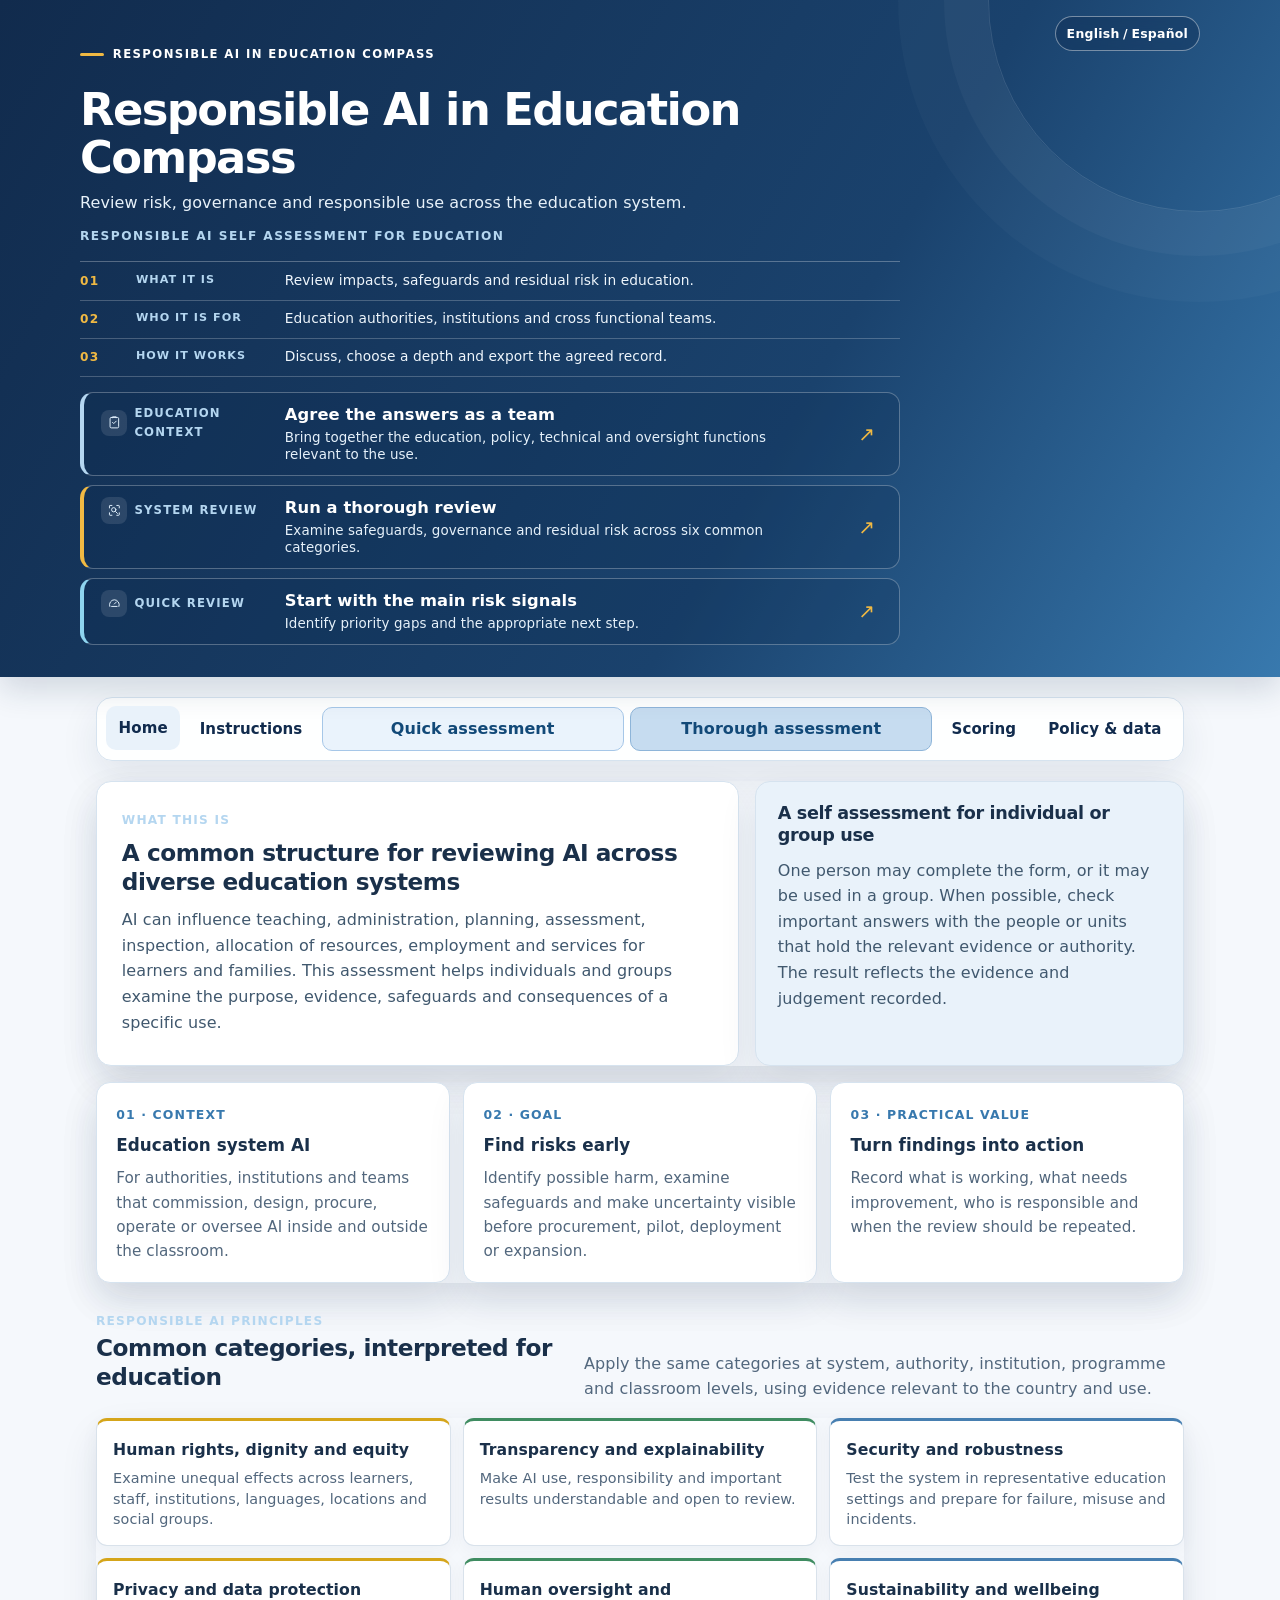
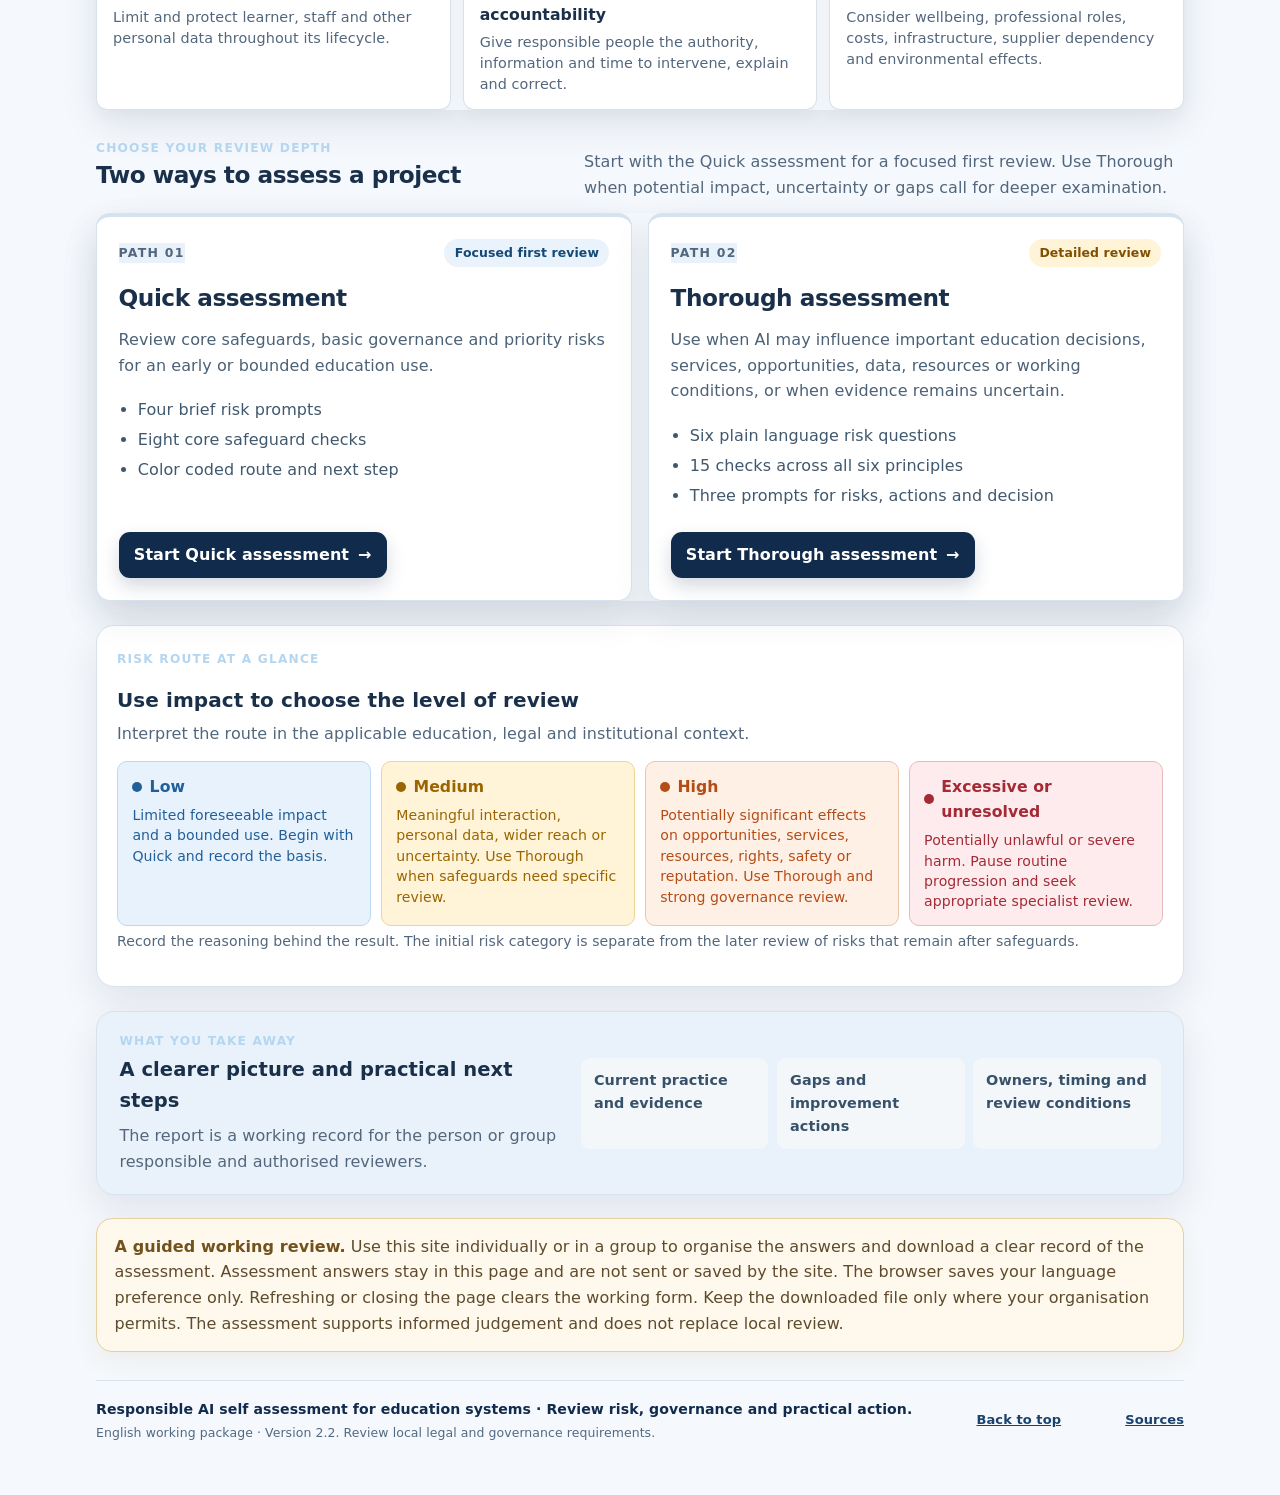
==== index.html @ ce023683 "Restore consistent menu order and distinguish Quick and Thorough assessment colors across all pages" ====
<!doctype html>
<html lang="en">
<head>
<link rel="stylesheet" href="theme.css?v=assessment-menu-2.2.1">
<meta charset="utf-8"><meta name="viewport" content="width=device-width,initial-scale=1">
<meta name="description" content="A self assessment for responsible AI use across education systems, authorities, institutions and services.">
<title>Responsible AI in Education Compass | Self assessment</title>
<style>
:root{--ink:#142d46;--muted:#52677d;--line:#d9e2eb;--paper:#fff;--canvas:#f2f5f8;--navy:#0c2947;--blue:#1a5fa8;--blue-dark:#124978;--blue-pale:#eaf3fb;--green:#205f9a;--green-pale:#e8f2fc;--amber:#9a6500;--amber-pale:#fff3d8;--orange:#b44c16;--orange-pale:#fff0e6;--red:#a42a35;--red-pale:#fdebed;--shadow:0 10px 30px rgba(12,41,71,.07)}*{box-sizing:border-box}html{scroll-behavior:smooth}body{margin:0;background:var(--canvas);color:var(--ink);font:16px/1.6 Inter,ui-sans-serif,system-ui,-apple-system,"Segoe UI",sans-serif}.skip{position:absolute;left:-10000px;top:auto}.skip:focus{left:1rem;top:1rem;z-index:10;background:white;padding:.65rem;border-radius:6px}.hero{background:linear-gradient(118deg,#0b2744 0%,#113e67 70%,#1d5680 100%);color:#fff;padding:3.4rem max(1.25rem,calc((100% - 1120px)/2)) 3.1rem;position:relative;overflow:hidden}.hero:after{content:"";position:absolute;width:420px;height:420px;border-radius:50%;right:-130px;top:-210px;border:1px solid #ffffff20;box-shadow:0 0 0 44px #ffffff08,0 0 0 90px #ffffff06}.eyebrow{display:flex;align-items:center;gap:.65rem;text-transform:uppercase;letter-spacing:.12em;font-size:.76rem;font-weight:750;color:#bcd9ef}.eyebrow-mark{display:inline-block;width:28px;height:3px;background:#f0b943;border-radius:4px}.hero h1{font-size:clamp(2rem,4.4vw,3.35rem);line-height:1.08;letter-spacing:-.035em;max-width:790px;margin:1rem 0 .8rem}.hero p{max-width:760px;font-size:1.12rem;color:#e2edf6;margin:.4rem 0 1.45rem}.hero-tags{display:flex;flex-wrap:wrap;gap:.55rem}.hero-tags span{border:1px solid #ffffff45;border-radius:999px;padding:.35rem .75rem;font-size:.88rem;color:#f4f8fc;background:#ffffff0b}.hero-actions{display:flex;flex-wrap:wrap;gap:.65rem;margin-top:1.3rem}.hero-primary,.hero-secondary{display:inline-flex;align-items:center;gap:.55rem;border-radius:8px;padding:.7rem .95rem;text-decoration:none;font-weight:720}.hero-primary{background:#fff;color:#103b63}.hero-secondary{border:1px solid #ffffff62;color:#fff;background:#ffffff0a}.hero-primary:hover,.hero-secondary:hover{filter:brightness(1.08)}.wrap{max-width:1120px;margin:1.25rem auto;padding:0 1rem}nav{display:flex;flex-wrap:wrap;gap:.25rem;background:var(--paper);border:1px solid var(--line);border-radius:12px;padding:.55rem;box-shadow:var(--shadow);margin-bottom:1.25rem}nav a{color:#274a68;text-decoration:none;padding:.55rem .85rem;border-radius:8px;font-size:.94rem;font-weight:620}nav a[aria-current=page],nav a:hover,nav a:focus{background:var(--blue-pale);color:var(--blue-dark)}nav a:focus-visible,a:focus-visible,button:focus-visible{outline:3px solid #f0b943;outline-offset:2px}.intro{display:grid;grid-template-columns:1.5fr 1fr;gap:1rem;align-items:stretch;margin:1rem 0}.intro-copy,.self-card,.info-card,.assessment-card,.risk-panel,.benefits{background:var(--paper);border:1px solid var(--line);border-radius:15px;box-shadow:var(--shadow)}.intro-copy{padding:1.4rem 1.55rem}.kicker{font-size:.76rem;letter-spacing:.1em;text-transform:uppercase;color:var(--blue);font-weight:760;margin:0 0 .45rem}.intro h2,.section-title{font-size:1.45rem;line-height:1.25;letter-spacing:-.02em;margin:.1rem 0 .7rem}.intro-copy p{margin:.45rem 0;color:#40586e}.self-card{padding:1.35rem;background:#edf4fa}.self-card h2{font-size:1.1rem;margin:0 0 .65rem}.self-card p{margin:0 0 .7rem;color:#40586e}.self-card ul{padding-left:1.2rem;margin:.4rem 0}.self-card li{margin:.25rem 0}.info-grid{display:grid;grid-template-columns:repeat(3,1fr);gap:.85rem;margin:1rem 0 1.6rem}.info-card{padding:1.15rem 1.2rem}.info-card .number{color:var(--blue);font-size:.78rem;font-weight:750;letter-spacing:.09em}.info-card h3{margin:.35rem 0 .45rem;font-size:1.05rem}.info-card p{margin:0;color:var(--muted);font-size:.95rem}.section-head{display:flex;align-items:flex-end;justify-content:space-between;gap:1rem;margin:1.8rem 0 .8rem}.section-head p{max-width:600px;color:var(--muted);margin:0}.assessment-grid{display:grid;grid-template-columns:repeat(2,minmax(0,1fr));gap:1rem}.assessment-card{padding:1.35rem;display:flex;flex-direction:column;min-height:280px}.assessment-card.quick{border-top:4px solid var(--blue)}.assessment-card.thorough{border-top:4px solid #bd7920}.assessment-card .card-top{display:flex;align-items:center;justify-content:space-between;gap:1rem}.assessment-card .step{font-size:.78rem;font-weight:800;letter-spacing:.1em;color:var(--muted)}.assessment-card .badge{background:var(--blue-pale);color:var(--blue-dark);font-weight:700;border-radius:999px;padding:.27rem .65rem;font-size:.78rem}.assessment-card.thorough .badge{background:var(--amber-pale);color:#805000}.assessment-card h3{font-size:1.45rem;letter-spacing:-.02em;margin:.75rem 0 .4rem}.assessment-card p{color:#4b6176;margin:.25rem 0 .8rem}.assessment-card ul{padding-left:1.2rem;color:#40586e;margin:.1rem 0 1.2rem}.assessment-card li{margin:.28rem 0}.card-action{margin-top:auto;display:inline-flex;align-items:center;justify-content:center;gap:.55rem;align-self:flex-start;background:var(--blue);color:white;text-decoration:none;border-radius:8px;padding:.65rem .95rem;font-weight:700}.thorough .card-action{background:#8c5a10}.card-action:hover{filter:brightness(1.08)}.risk-panel{padding:1.25rem;margin:1.5rem 0}.risk-panel h2{margin:.1rem 0 .3rem;font-size:1.25rem}.risk-panel>p{color:var(--muted);margin:.25rem 0 .9rem}.risk-grid{display:grid;grid-template-columns:repeat(4,1fr);gap:.6rem}.risk-card{border-radius:10px;padding:.8rem .9rem;border:1px solid transparent;min-height:120px}.risk-card strong{display:flex;align-items:center;gap:.45rem;font-size:.98rem;margin-bottom:.35rem}.risk-card p{font-size:.88rem;line-height:1.45;margin:0}.risk-dot{width:10px;height:10px;border-radius:50%;background:currentColor;flex:none}.risk-low{color:var(--green);background:var(--green-pale);border-color:#bdd9ed}.risk-medium{color:var(--amber);background:var(--amber-pale);border-color:#ecd495}.risk-high{color:var(--orange);background:var(--orange-pale);border-color:#efc5aa}.risk-excessive{color:var(--red);background:var(--red-pale);border-color:#e8b8bf}.risk-note{font-size:.88rem;color:var(--muted);margin:.8rem 0 0}.benefits{padding:1.25rem 1.4rem;margin:1rem 0 1.4rem;display:grid;grid-template-columns:1fr 1.3fr;gap:1rem;align-items:center}.benefits h2{font-size:1.22rem;margin:.1rem 0 .45rem}.benefits p{margin:0;color:var(--muted)}.benefit-list{display:grid;grid-template-columns:repeat(3,1fr);gap:.55rem}.benefit-item{background:#f4f7fa;border-radius:9px;padding:.7rem .8rem;font-size:.9rem;font-weight:630;color:#365169}.notice{background:#fff8e9;border:1px solid #e9d6a6;border-radius:11px;padding:.95rem 1.1rem;margin:1rem 0;color:#604819}.footer{display:flex;align-items:center;justify-content:space-between;gap:1rem;padding:1.1rem 0 2rem;color:var(--muted);font-size:.88rem;border-top:1px solid var(--line);margin-top:1.7rem}.footer-source{font-size:13px;font-weight:600;white-space:nowrap;color:#536a80}.footer-source:hover{color:var(--blue)}@media(max-width:820px){.risk-grid{grid-template-columns:repeat(2,1fr)}.intro{grid-template-columns:1fr}.benefits{grid-template-columns:1fr}}@media(max-width:640px){.hero{padding:2.5rem 1rem 2.2rem}.hero p{font-size:1rem}.wrap{padding:0 .8rem}.assessment-grid,.info-grid{grid-template-columns:1fr}.risk-grid{grid-template-columns:1fr 1fr}.risk-card{min-height:0}.benefit-list{grid-template-columns:1fr}.section-head{align-items:flex-start;flex-direction:column}.assessment-card{min-height:0}nav{gap:.1rem}nav a{padding:.48rem .58rem;font-size:.9rem}.footer{align-items:flex-start;flex-direction:column}}@media(max-width:420px){.risk-grid{grid-template-columns:1fr}}
.principles{display:grid;grid-template-columns:repeat(3,1fr);gap:.75rem;margin:1rem 0 1.6rem}.principle-card{background:#fff;border:1px solid var(--line);border-top:3px solid #1a5fa8;border-radius:11px;padding:.9rem 1rem;box-shadow:0 5px 18px rgba(12,41,71,.045)}.principle-card:nth-child(3n+1){border-top-color:#d5a51a}.principle-card:nth-child(3n+2){border-top-color:#3f8c61}.principle-card:nth-child(3n){border-top-color:#477fb1}.principle-card h3{font-size:.98rem;margin:.1rem 0 .35rem}.principle-card p{font-size:.9rem;color:var(--muted);margin:0;line-height:1.45}@media(max-width:640px){.principles{grid-template-columns:1fr}}
</style>
</head>
<body id="top">
<a class="skip" href="#main">Skip to content</a>
<header class="hero"><div class="eyebrow"><span class="eyebrow-mark"></span> Responsible AI self assessment for education</div><h1>Responsible AI in Education Compass</h1><p>Review risk, governance and responsible use across the education system.</p><div class="hero-tags"><span>Education system perspective</span><span>Individual or group self assessment</span><span>Quick or Thorough review</span></div><div class="hero-actions"><a class="hero-primary" href="quick-assessment.html">Start a Quick review <span aria-hidden="true">→</span></a><a class="hero-secondary" href="instructions.html">How to use the toolkit</a></div></header>
<main class="wrap" id="main">
<nav class="package-nav no-print" aria-label="Assessment pages"><a href="index.html" aria-current="page">Home</a><a href="instructions.html">Instructions</a><a href="quick-assessment.html">Quick assessment</a><a href="thorough-assessment.html">Thorough assessment</a><a href="scoring.html">Scoring</a><a href="policy-and-data.html">Policy &amp; data</a></nav>
<section class="intro"><div class="intro-copy"><p class="kicker">What this is</p><h2>A common structure for reviewing AI across diverse education systems</h2><p>AI can influence teaching, administration, planning, assessment, inspection, allocation of resources, employment and services for learners and families. This assessment helps individuals and groups examine the purpose, evidence, safeguards and consequences of a specific use.</p></div><aside class="self-card"><h2>A self assessment for individual or group use</h2><p>One person may complete the form, or it may be used in a group. When possible, check important answers with the people or units that hold the relevant evidence or authority. The result reflects the evidence and judgement recorded.</p></aside></section>
<section class="info-grid" aria-label="Assessment overview"><article class="info-card"><span class="number">01 · CONTEXT</span><h3>Education system AI</h3><p>For authorities, institutions and teams that commission, design, procure, operate or oversee AI inside and outside the classroom.</p></article><article class="info-card"><span class="number">02 · GOAL</span><h3>Find risks early</h3><p>Identify possible harm, examine safeguards and make uncertainty visible before procurement, pilot, deployment or expansion.</p></article><article class="info-card"><span class="number">03 · PRACTICAL VALUE</span><h3>Turn findings into action</h3><p>Record what is working, what needs improvement, who is responsible and when the review should be repeated.</p></article></section>
<div class="section-head"><div><p class="kicker">Responsible AI principles</p><h2 class="section-title">Common categories, interpreted for education</h2></div><p>Apply the same categories at system, authority, institution, programme and classroom levels, using evidence relevant to the country and use.</p></div><section class="principles"><article class="principle-card"><h3>Human rights, dignity and equity</h3><p>Examine unequal effects across learners, staff, institutions, languages, locations and social groups.</p></article><article class="principle-card"><h3>Transparency and explainability</h3><p>Make AI use, responsibility and important results understandable and open to review.</p></article><article class="principle-card"><h3>Security and robustness</h3><p>Test the system in representative education settings and prepare for failure, misuse and incidents.</p></article><article class="principle-card"><h3>Privacy and data protection</h3><p>Limit and protect learner, staff and other personal data throughout its lifecycle.</p></article><article class="principle-card"><h3>Human oversight and accountability</h3><p>Give responsible people the authority, information and time to intervene, explain and correct.</p></article><article class="principle-card"><h3>Sustainability and wellbeing</h3><p>Consider wellbeing, professional roles, costs, infrastructure, supplier dependency and environmental effects.</p></article></section>
<div class="section-head"><div><p class="kicker">Choose your review depth</p><h2 class="section-title">Two ways to assess a project</h2></div><p>Start with the Quick assessment for a focused first review. Use Thorough when potential impact, uncertainty or gaps call for deeper examination.</p></div>
<section class="assessment-grid" aria-label="Assessment options"><article class="assessment-card quick"><div class="card-top"><span class="step">PATH 01</span><span class="badge">Focused first review</span></div><h3>Quick assessment</h3><p>Review core safeguards, basic governance and priority risks for an early or bounded education use.</p><ul><li>Four brief risk prompts</li><li>Eight core safeguard checks</li><li>Color coded route and next step</li></ul><a class="card-action" href="quick-assessment.html">Start Quick assessment <span aria-hidden="true">→</span></a></article><article class="assessment-card thorough"><div class="card-top"><span class="step">PATH 02</span><span class="badge">Detailed review</span></div><h3>Thorough assessment</h3><p>Use when AI may influence important education decisions, services, opportunities, data, resources or working conditions, or when evidence remains uncertain.</p><ul><li>Six plain language risk questions</li><li>15 checks across all six principles</li><li>Three prompts for risks, actions and decision</li></ul><a class="card-action" href="thorough-assessment.html">Start Thorough assessment <span aria-hidden="true">→</span></a></article></section>
<section class="risk-panel"><p class="kicker">Risk route at a glance</p><h2>Use impact to choose the level of review</h2><p>Interpret the route in the applicable education, legal and institutional context.</p><div class="risk-grid"><article class="risk-card risk-low"><strong><span class="risk-dot"></span>Low</strong><p>Limited foreseeable impact and a bounded use. Begin with Quick and record the basis.</p></article><article class="risk-card risk-medium"><strong><span class="risk-dot"></span>Medium</strong><p>Meaningful interaction, personal data, wider reach or uncertainty. Use Thorough when safeguards need specific review.</p></article><article class="risk-card risk-high"><strong><span class="risk-dot"></span>High</strong><p>Potentially significant effects on opportunities, services, resources, rights, safety or reputation. Use Thorough and strong governance review.</p></article><article class="risk-card risk-excessive"><strong><span class="risk-dot"></span>Excessive or unresolved</strong><p>Potentially unlawful or severe harm. Pause routine progression and seek appropriate specialist review.</p></article></div><p class="risk-note">Record the reasoning behind the result. The initial risk category is separate from the later review of risks that remain after safeguards.</p></section>
<section class="benefits"><div><p class="kicker">What you take away</p><h2>A clearer picture and practical next steps</h2><p>The report is a working record for the person or group responsible and authorised reviewers.</p></div><div class="benefit-list"><div class="benefit-item">Current practice and evidence</div><div class="benefit-item">Gaps and improvement actions</div><div class="benefit-item">Owners, timing and review conditions</div></div></section>
<div class="notice"><strong>A guided working review.</strong> Use this site individually or in a group to organise the answers and download a clear record of the assessment. Assessment answers stay in this page and are not sent or saved by the site. The browser saves your language preference only. Refreshing or closing the page clears the working form. Keep the downloaded file only where your organisation permits. The assessment supports informed judgement and does not replace local review.</div>
<div class="footer"><span>English working package · Version 2.2. Review local legal and governance requirements.</span><a class="footer-source" href="#top">Back to top</a><a class="footer-source" href="sources.html">Sources</a></div>
</main>
</body></html>
<script src="theme.js?v=assessment-menu-2.2.1"></script>
---- theme.css ----
:root {
  --brand-deep: #112b4d;
  --brand-dark: #1a426d;
  --brand-teal: #3879ae;
  --brand-mint: #b4d6f0;
  --brand-pale: #e9f2fa;
  --brand-wash: #f5f8fc;
  --brand-ink: #1a304a;
  --brand-muted: #526a83;
  --brand-line: #d6e3ef;
  --brand-shadow: 0 16px 38px rgba(17, 43, 77, .09);
}
html { scroll-behavior: smooth; }
body {
  background: var(--brand-wash) !important;
  color: var(--brand-ink) !important;
  font-family: "Avenir Next", "Inter", "Segoe UI", system-ui, sans-serif !important;
  letter-spacing: .005em;
}
header, .hero, .policy-hero {
  background: linear-gradient(120deg, var(--brand-deep) 0%, var(--brand-dark) 62%, var(--brand-teal) 100%) !important;
  color: #fff;
  box-shadow: 0 12px 30px rgba(17, 43, 77, .16);
}
header h1, .hero h1, .policy-hero h1 { letter-spacing: -.035em; }
header p, .hero p, .policy-hero p { color: #e8f2fa !important; }
.hero { padding: 2.35rem max(1.25rem, calc((100% - 1120px) / 2)) 2rem !important; }
.hero h1 { font-size: clamp(1.9rem, 3.7vw, 2.8rem) !important; margin: .7rem 0 .45rem !important; }
.hero > p { font-size: 1rem !important; margin: .2rem 0 .75rem !important; }
.site-brand {
  display: inline-flex;
  align-items: center;
  gap: .55rem;
  margin: 0 0 .85rem;
  color: #fff !important;
  text-decoration: none;
  font-size: .73rem;
  font-weight: 750;
  letter-spacing: .12em;
  line-height: 1.2;
  text-transform: uppercase;
}
.site-brand-mark { width: 24px; height: 3px; border-radius: 4px; background: #f0b943; display: inline-block; flex: 0 0 auto; }
.site-brand:hover { color: #fff !important; opacity: .9; }
.context-label { display: block; margin: .1rem 0 .65rem; color: #c2ddf4 !important; font-size: .8rem; font-weight: 700; letter-spacing: .1em; text-transform: uppercase; }
.hero .eyebrow.context-label { display: block; }
.hero-clarity { display: grid; grid-template-columns: 1fr; gap: 0; max-width: 820px; margin: .9rem 0 .1rem; border-top: 1px solid rgba(255, 255, 255, .28); counter-reset: clarity; }
.hero-clarity > div { display: grid; grid-template-columns: 2.7rem 8.5rem minmax(0, 1fr); column-gap: .8rem; align-items: start; border-bottom: 1px solid rgba(255, 255, 255, .22); padding: .52rem 0; counter-increment: clarity; }
.hero-clarity > div::before { content: "0" counter(clarity); grid-column: 1; grid-row: 1; color: #f0b943; font-size: .76rem; font-weight: 800; letter-spacing: .1em; padding-top: .08rem; }
.hero-clarity strong { grid-column: 2; grid-row: 1; display: block; margin: 0; color: var(--brand-mint); font-size: .7rem; letter-spacing: .09em; text-transform: uppercase; }
.hero-clarity span { grid-column: 3; grid-row: 1; display: block; color: #eff6fc; font-size: .86rem; line-height: 1.35; }
.hero-pathways { display: grid; grid-template-columns: 1fr; gap: .55rem; max-width: 820px; margin-top: .9rem; }
.hero-pathway { position: relative; display: grid; grid-template-columns: 10.5rem minmax(0, 1fr) 1.5rem; column-gap: 1rem; align-items: start; min-height: 0; padding: .72rem 1.05rem; border: 1px solid rgba(255, 255, 255, .28); border-left: 4px solid var(--brand-mint); border-radius: 13px; color: #fff !important; text-decoration: none; background: rgba(12, 43, 78, .22); transition: background .18s ease, transform .18s ease, border-color .18s ease; }
.hero-pathway:nth-child(2) { border-left-color: #f0b943; }
.hero-pathway:nth-child(3) { border-left-color: #8ed4ef; }
.hero-pathway:hover, .hero-pathway:focus { background: rgba(255, 255, 255, .12); border-color: rgba(255, 255, 255, .6); transform: translateY(-2px); text-decoration: none; }
.pathway-label { color: var(--brand-mint); font-size: .73rem; font-weight: 800; letter-spacing: .1em; text-transform: uppercase; }
.hero-pathway .pathway-label { grid-column: 1; grid-row: 1 / span 2; }
.hero-pathway strong { grid-column: 2; grid-row: 1; margin: .05rem 1.35rem .2rem 0; font-size: 1.02rem; line-height: 1.25; }
.hero-pathway small { grid-column: 2; grid-row: 2; max-width: 520px; color: #e6f1fa; font-size: .84rem; line-height: 1.3; }
.pathway-arrow { grid-column: 3; grid-row: 1 / span 2; align-self: center; color: #f0b943; font-size: 1.25rem; }
nav, .package-nav, .policy-nav {
  background: rgba(255, 255, 255, .94) !important;
  border: 1px solid var(--brand-line) !important;
  border-radius: 16px !important;
  box-shadow: var(--brand-shadow) !important;
  padding: .55rem !important;
}
nav a, .package-nav a, .policy-nav a {
  color: var(--brand-deep) !important;
  border-radius: 10px !important;
  font-weight: 680 !important;
  transition: background .18s ease, color .18s ease, transform .18s ease;
}
nav a:hover, nav a:focus, nav a[aria-current="page"],
.package-nav a:hover, .package-nav a:focus, .package-nav a[aria-current="page"],
.policy-nav a:hover, .policy-nav a:focus, .policy-nav a[aria-current="page"] {
  background: var(--brand-pale) !important;
  color: var(--brand-deep) !important;
  text-decoration: none !important;
  transform: translateY(-1px);
}
.nav-dropdown { position: relative; }
.nav-dropdown summary { list-style: none; cursor: pointer; color: var(--brand-deep); padding: .55rem .85rem; border-radius: 10px; font-size: .94rem; font-weight: 680; }
.nav-dropdown summary::-webkit-details-marker { display: none; }
.nav-dropdown summary::after { content: "⌄"; display: inline-block; margin-left: .45rem; font-size: .85em; transition: transform .18s ease; }
.nav-dropdown[open] summary::after { transform: rotate(180deg); }
.nav-dropdown summary[aria-current="page"] { background: var(--brand-pale); }
.nav-dropdown-links { position: absolute; z-index: 20; top: calc(100% + .35rem); left: 0; min-width: 210px; padding: .4rem; background: #fff; border: 1px solid var(--brand-line); border-radius: 12px; box-shadow: var(--brand-shadow); }
.nav-dropdown-links a { display: block; white-space: nowrap; }
.assessment-stepper { display: flex; flex-wrap: wrap; gap: .35rem; align-items: center; margin: -.35rem 0 1.2rem; padding: .45rem; background: rgba(255, 255, 255, .9); border: 1px solid var(--brand-line); border-radius: 13px; box-shadow: 0 8px 22px rgba(17, 43, 77, .06); position: sticky; top: .6rem; z-index: 10; }
.step-link { display: inline-flex; align-items: center; gap: .42rem; padding: .42rem .62rem; color: var(--brand-muted) !important; border-radius: 9px; text-decoration: none; font-size: .86rem; font-weight: 680; }
.step-link span { display: inline-flex; align-items: center; justify-content: center; width: 1.45rem; height: 1.45rem; border-radius: 50%; background: var(--brand-pale); color: var(--brand-deep); font-size: .69rem; }
.step-link:hover, .step-link:focus { background: var(--brand-pale); color: var(--brand-deep) !important; text-decoration: none; }
.wrap { max-width: 1140px; }
section, .panel, .card, .intro-copy, .self-card, .info-card,
.assessment-card, .risk-panel, .benefits, .policy-intro, .status-card,
.policy-panel, .principle, .policy-note, .record-panel, .section-panel {
  border-color: var(--brand-line) !important;
  box-shadow: var(--brand-shadow) !important;
}
section, .panel, .policy-panel { border-radius: 18px !important; }
.card, .info-card, .assessment-card, .policy-card, .status-card { border-radius: 14px !important; }
.intro-copy, .policy-intro { background: #fff !important; }
.self-card, .benefits { background: var(--brand-pale) !important; }
.kicker, .eyebrow, .section-guide .eyebrow, .policy-hero .eyebrow { color: var(--brand-mint) !important; }
.info-card .number, .policy-card .step, .principle .step { color: var(--brand-teal) !important; }
a { color: var(--brand-dark); }
.hero-primary, .card-action, .button, .actions button:not(.secondary), .hero-actions a.primary {
  background: var(--brand-deep) !important;
  border-color: var(--brand-deep) !important;
  color: #fff !important;
  border-radius: 11px !important;
  box-shadow: 0 8px 18px rgba(17, 43, 77, .18);
}
.hero-secondary, .hero-actions a:not(.primary), .actions button.secondary { border-radius: 11px !important; border-color: var(--brand-line) !important; }
.actions button:hover, .card-action:hover, .hero-primary:hover { filter: brightness(1.08); transform: translateY(-1px); }
input, textarea, select { border-color: #b9cfe3 !important; border-radius: 10px !important; background: #fcfdff !important; }
input:focus, textarea:focus, select:focus { outline: 3px solid rgba(56, 121, 174, .2) !important; border-color: var(--brand-teal) !important; }
.choice:hover { background: var(--brand-pale) !important; }
.notice, .callout {
  background: #fff8ec !important;
  border-color: #e6cf9f !important;
  color: #5e4b2c !important;
  border-radius: 16px !important;
  box-shadow: 0 10px 24px rgba(125, 93, 35, .07) !important;
}
.notice h2, .notice strong { color: #72521c !important; }
table th { background: var(--brand-pale) !important; color: var(--brand-deep); }
table td, table th { border-color: var(--brand-line) !important; }
.step, .section-guide, .tierbox { border-color: var(--brand-mint) !important; background: var(--brand-pale) !important; }
.section-guide { border-left-color: var(--brand-teal) !important; }
.question legend { display: flex; align-items: flex-start; gap: .65rem; }
.question-number { flex: 0 0 auto; min-width: 4.1rem; padding: .18rem .42rem; border-radius: 6px; background: var(--brand-deep); color: #fff; font-size: .7rem; font-weight: 800; letter-spacing: .06em; line-height: 1.35; text-align: center; text-transform: uppercase; }
.hint-details { margin-top: .65rem; padding-top: .55rem; border-top: 1px solid var(--brand-line); }
.hint-details summary { display: inline-flex; cursor: pointer; color: var(--brand-dark); font-weight: 700; }
.hint-details summary::after { content: "  +"; color: var(--brand-teal); }
.hint-details[open] summary::after { content: "  −"; }
.hint-details > div { margin-top: .35rem; color: var(--brand-muted); }
.footer { border-top-color: var(--brand-line) !important; color: var(--brand-muted) !important; }
.footer-source { color: var(--brand-dark) !important; }
.language-toggle {
  position: absolute;
  top: 1rem;
  right: max(1rem, calc((100% - 1120px) / 2));
  z-index: 4;
  display: inline-flex;
  align-items: center;
  gap: .22rem;
  padding: .42rem .68rem;
  border: 1px solid rgba(255,255,255,.42);
  border-radius: 999px;
  background: rgba(8, 35, 68, .28);
  color: #fff;
  font: inherit;
  font-size: .78rem;
  font-weight: 750;
  letter-spacing: .02em;
  cursor: pointer;
  backdrop-filter: blur(8px);
}
.language-toggle:hover, .language-toggle:focus-visible { background: rgba(255,255,255,.16); }
.language-toggle[aria-pressed="true"] .language-current { color: #f0b943; }
@media (max-width: 520px) {
  .language-toggle { top: .65rem; right: 1rem; font-size: .72rem; padding: .34rem .56rem; }
}
.footer-purpose { display: block; color: var(--brand-deep); font-weight: 700; }
.footer-meta { display: block; margin-top: .12rem; font-size: .78rem; color: var(--brand-muted); }
.section-icon {
  display: inline-flex;
  align-items: center;
  justify-content: center;
  width: 2rem;
  height: 2rem;
  margin-right: .58rem;
  border-radius: 9px;
  color: var(--brand-dark);
  background: var(--brand-pale);
  vertical-align: -.42rem;
  flex: 0 0 auto;
}
.section-icon svg { width: 1.08rem; height: 1.08rem; }
.pathway-label { display: inline-flex; align-items: center; }
.pathway-icon {
  width: 1.65rem;
  height: 1.65rem;
  margin-right: .45rem;
  border-radius: 8px;
  color: #e0effb;
  background: rgba(255, 255, 255, .11);
  vertical-align: 0;
}
.pathway-icon svg { width: .92rem; height: .92rem; }

.export-panel {
  background: #fff !important;
  border: 1px solid var(--brand-line) !important;
  border-radius: 20px !important;
  padding: 1.35rem !important;
  box-shadow: var(--brand-shadow) !important;
}
.export-panel > h2 { margin-top: 0 !important; }
.export-groups { display: grid; grid-template-columns: minmax(0, 1.3fr) minmax(250px, .7fr); gap: 1rem; margin-top: 1rem; }
.export-group {
  display: flex;
  flex-direction: column;
  gap: .8rem;
  min-width: 0;
  padding: 1.05rem;
  border: 1px solid var(--brand-line);
  border-top: 4px solid var(--brand-teal);
  border-radius: 15px;
  background: #f8fbfe;
}
.export-group.pdf { border-top-color: var(--brand-mint); background: #f1f7fd; }
.export-group.tools { grid-column: 1 / -1; border-top-color: #6d9ac1; background: #f7fafe; }
.export-group-head { display: flex; align-items: flex-start; gap: .7rem; }
.export-kicker { display: inline-flex; align-items: center; justify-content: center; width: 1.65rem; height: 1.65rem; border-radius: 50%; background: var(--brand-deep); color: #fff; font-size: .78rem; font-weight: 800; flex: 0 0 auto; }
.export-group h3 { margin: 0; color: var(--brand-deep); font-size: 1.02rem; letter-spacing: -.01em; }
.export-group p { margin: .2rem 0 0; color: var(--brand-muted); font-size: .9rem; line-height: 1.45; }
.export-actions { display: flex; flex-wrap: wrap; gap: .6rem; align-items: center; }
.export-group button { border: 0; border-radius: 10px; padding: .68rem .9rem; font: inherit; font-weight: 700; cursor: pointer; }
.export-group button:not(.secondary) { background: var(--brand-deep); color: #fff; box-shadow: 0 7px 15px rgba(17, 43, 77, .14); }
.export-group button.secondary { background: #e7f1fa; color: var(--brand-deep); border: 1px solid #c8dced; }
.export-group button:disabled { background: #edf3f9 !important; color: #8193a7 !important; border-color: #d9e5f0 !important; box-shadow: none !important; cursor: not-allowed; }
.export-group button:hover:not(:disabled) { transform: translateY(-1px); filter: brightness(1.04); }
.export-panel .summary-ready { margin: 0; }
.export-panel .bar { margin: .25rem 0 0; }
.export-status { margin: .9rem 0 0 !important; }
@media (max-width: 760px) { .export-groups { grid-template-columns: 1fr; } .export-group.tools { grid-column: auto; } }
@media (max-width: 700px) {
  nav, .package-nav, .policy-nav { border-radius: 13px !important; }
  header, .hero, .policy-hero { box-shadow: none; }
  .hero-clarity { max-width: none; }
  .hero-pathways { max-width: none; }
  .nav-dropdown-links { position: static; box-shadow: none; margin-top: .25rem; }
  .assessment-stepper { position: static; overflow-x: auto; flex-wrap: nowrap; }
}
@media (max-width: 520px) {
  .hero { padding: 1rem 1rem 1.05rem !important; }
  .site-brand { margin-bottom: .45rem; font-size: .66rem; }
  .site-brand-mark { width: 20px; }
  .hero h1 { font-size: clamp(1.72rem, 8vw, 2rem) !important; line-height: 1.02 !important; margin: .36rem 0 .35rem !important; }
  .hero > p { max-width: 37ch; font-size: .91rem !important; line-height: 1.38; margin: 0 0 .45rem !important; }
  .context-label { margin: 0 0 .38rem; font-size: .68rem; }
  .hero-clarity { margin: .35rem 0 0; }
  .hero-clarity > div { grid-template-columns: 1.65rem 6.3rem minmax(0, 1fr); column-gap: .45rem; padding: .3rem 0; }
  .hero-clarity > div::before { grid-column: 1; grid-row: 1; font-size: .66rem; }
  .hero-clarity strong { grid-column: 2; grid-row: 1; font-size: .62rem; line-height: 1.25; }
  .hero-clarity span { grid-column: 3; grid-row: 1; font-size: .74rem; line-height: 1.28; }
  .hero-pathways { gap: .34rem; margin-top: .48rem; }
  .hero-pathway { grid-template-columns: 6.3rem minmax(0, 1fr) 1rem; column-gap: .45rem; padding: .48rem .62rem; border-radius: 10px; }
  .hero-pathway .pathway-label { grid-column: 1; grid-row: 1; align-self: center; font-size: .6rem; line-height: 1.25; }
  .pathway-icon { width: 1.3rem; height: 1.3rem; margin-right: .3rem; border-radius: 6px; }
  .pathway-icon svg { width: .76rem; height: .76rem; }
  .hero-pathway strong { grid-column: 2; grid-row: 1; align-self: center; margin: 0; font-size: .82rem; line-height: 1.2; }
  .hero-pathway small { display: none; }
  .pathway-arrow { grid-column: 3; grid-row: 1; font-size: 1rem; }
}
@media print { body { background: #fff !important; } nav, .package-nav, .policy-nav { box-shadow: none !important; } }

/* Shared menu order: introduction, assessments, reference pages. */
.package-nav, .policy-nav {
  display: grid; grid-template-columns: auto auto minmax(0, 1fr) minmax(0, 1fr) auto auto;
  gap: .4rem; align-items: stretch;
}
.package-nav > a, .policy-nav > a {
  display: inline-flex; align-items: center; justify-content: center;
  min-width: 0; min-height: 44px; margin: 0; padding: .65rem .8rem;
  line-height: 1.35; text-align: center;
}
.package-nav a[href="quick-assessment.html"], .policy-nav a[href="quick-assessment.html"],
.package-nav a[href="thorough-assessment.html"], .policy-nav a[href="thorough-assessment.html"] {
  border: 1px solid #a6c7e8; font-weight: 800 !important; font-size: 1rem;
  color: #124978 !important;
}
.package-nav a[href="quick-assessment.html"], .policy-nav a[href="quick-assessment.html"] {
  background: #eaf3fc !important;
}
.package-nav a[href="thorough-assessment.html"], .policy-nav a[href="thorough-assessment.html"] {
  background: #c6dcf0 !important; border-color: #8eb5d9;
}
.package-nav a[href="quick-assessment.html"]:hover, .policy-nav a[href="quick-assessment.html"]:hover {
  background: #dbeafb !important;
}
.package-nav a[href="thorough-assessment.html"]:hover, .policy-nav a[href="thorough-assessment.html"]:hover {
  background: #aecdea !important;
}
.package-nav a[href="quick-assessment.html"][aria-current="page"], .policy-nav a[href="quick-assessment.html"][aria-current="page"] {
  background: #dbeafb !important; border-color: #124978; box-shadow: inset 0 -3px 0 #124978;
}
.package-nav a[href="thorough-assessment.html"][aria-current="page"], .policy-nav a[href="thorough-assessment.html"][aria-current="page"] {
  background: #124978 !important; color: #fff !important; border-color: #124978;
}
.package-nav a:focus-visible, .policy-nav a:focus-visible {
  outline: 3px solid #b47700 !important; outline-offset: 2px;
}
@media (max-width: 1000px) {
  .package-nav, .policy-nav { grid-template-columns: repeat(2, minmax(0, 1fr)); gap: .45rem; }
  .package-nav > a, .policy-nav > a { padding: .7rem .5rem; overflow-wrap: anywhere; }
  .package-nav a[href="quick-assessment.html"], .policy-nav a[href="quick-assessment.html"],
  .package-nav a[href="thorough-assessment.html"], .policy-nav a[href="thorough-assessment.html"] {
    font-size: .9375rem;
  }
}
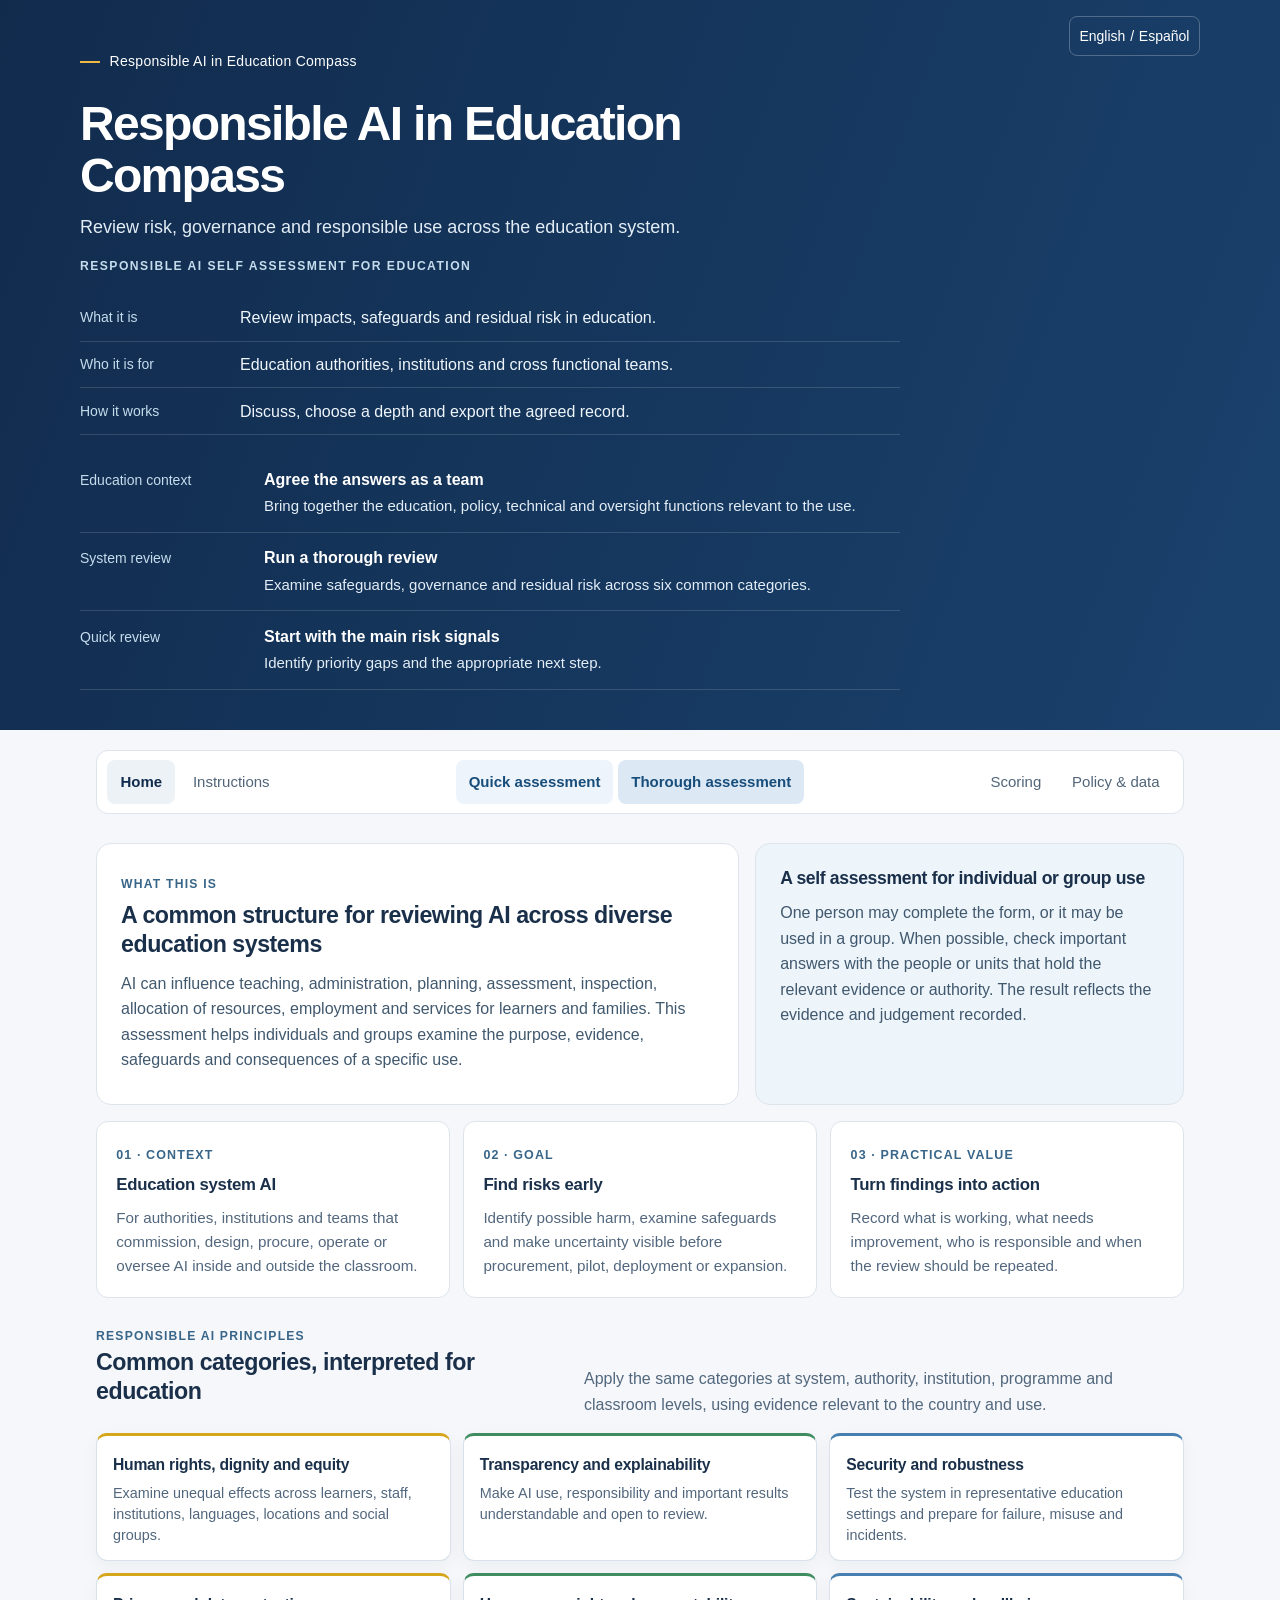
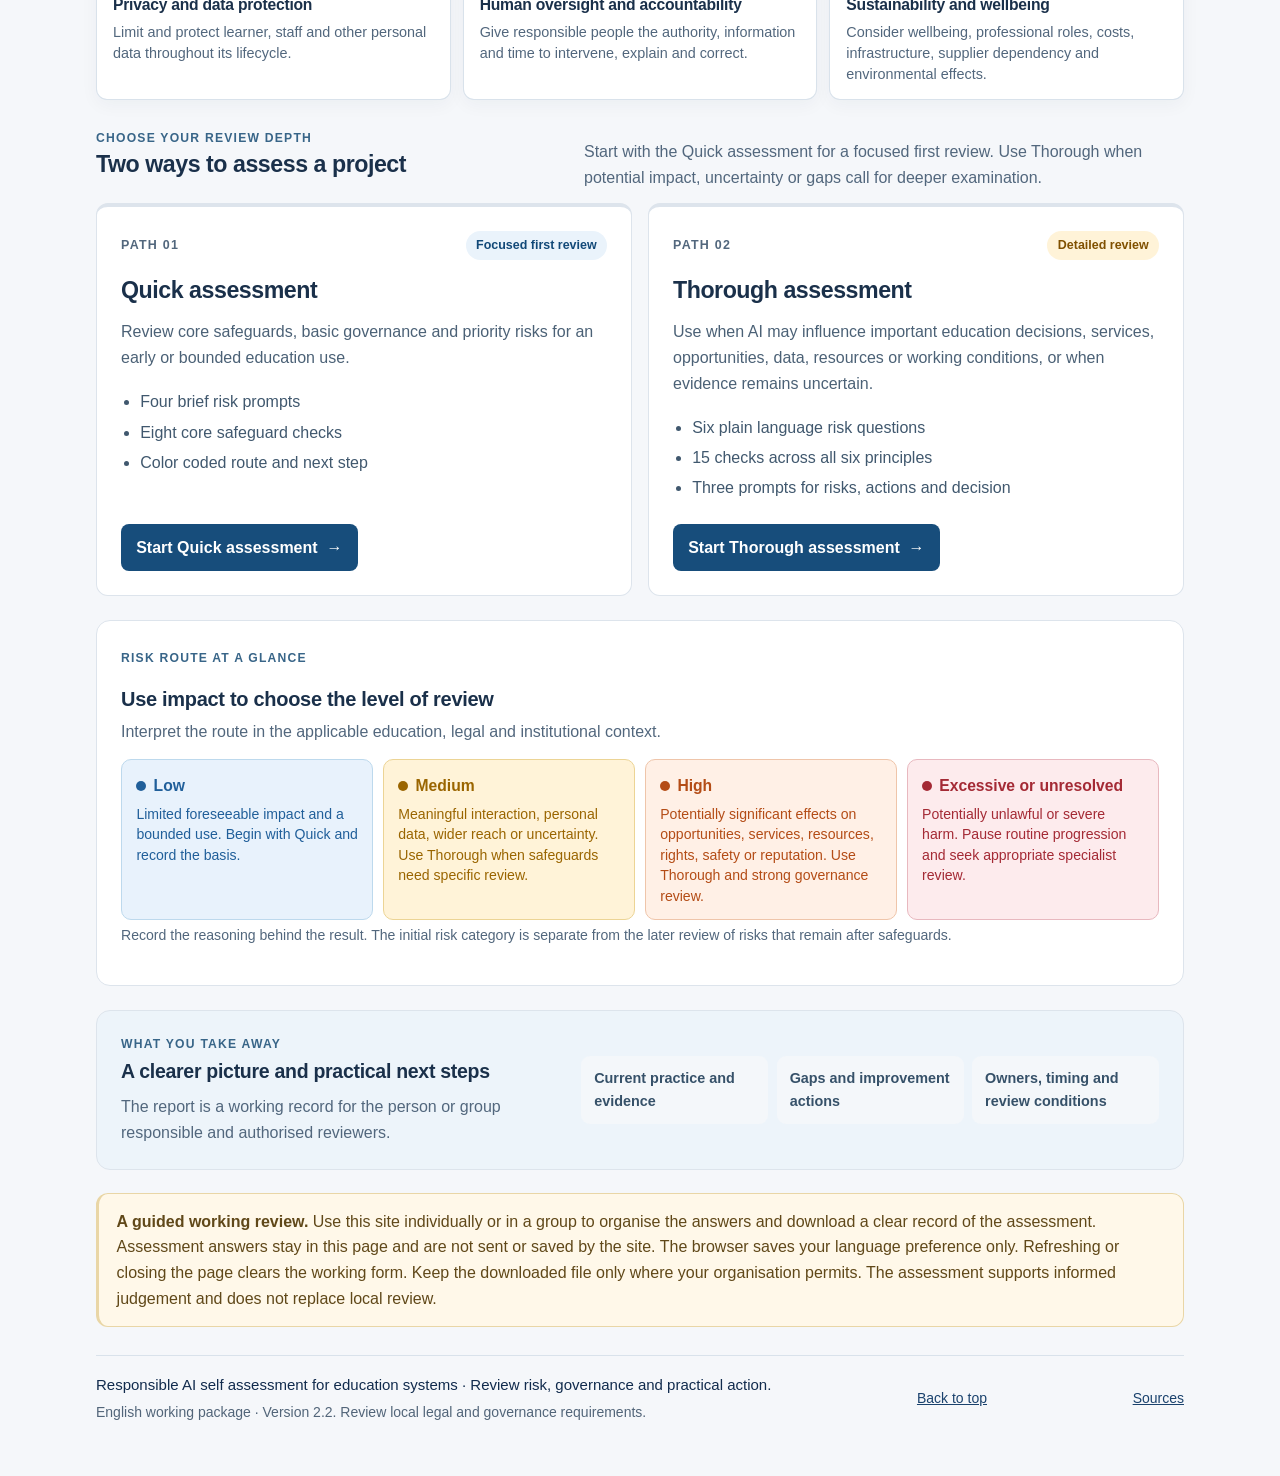
==== commit 814a8200: "Refine shared visual design with compact navigation, restrained typography and consistent surfaces" ====
--- a/index.html
+++ b/index.html
@@ -1,7 +1,7 @@
 <!doctype html>
 <html lang="en">
 <head>
-<link rel="stylesheet" href="theme.css?v=assessment-menu-2.2.1">
+<link rel="stylesheet" href="theme.css?v=elegant-2.2.2">
 <meta charset="utf-8"><meta name="viewport" content="width=device-width,initial-scale=1">
 <meta name="description" content="A self assessment for responsible AI use across education systems, authorities, institutions and services.">
 <title>Responsible AI in Education Compass | Self assessment</title>
--- a/theme.css
+++ b/theme.css
@@ -4,302 +4,180 @@
   --brand-teal: #3879ae;
   --brand-mint: #b4d6f0;
   --brand-pale: #e9f2fa;
-  --brand-wash: #f5f8fc;
+  --brand-wash: #f5f7fa;
   --brand-ink: #1a304a;
-  --brand-muted: #526a83;
-  --brand-line: #d6e3ef;
-  --brand-shadow: 0 16px 38px rgba(17, 43, 77, .09);
+  --brand-muted: #526579;
+  --brand-line: #dde4ec;
+  --brand-shadow: 0 2px 8px rgba(17, 43, 77, .025);
 }
 html { scroll-behavior: smooth; }
 body {
   background: var(--brand-wash) !important;
   color: var(--brand-ink) !important;
-  font-family: "Avenir Next", "Inter", "Segoe UI", system-ui, sans-serif !important;
-  letter-spacing: .005em;
+  font-family: -apple-system, BlinkMacSystemFont, "Segoe UI", sans-serif !important;
+  font-size: 1rem; line-height: 1.6; letter-spacing: 0;
+  -webkit-font-smoothing: antialiased;
+}
+a { color: var(--brand-dark); }
+a:focus-visible, button:focus-visible, summary:focus-visible {
+  outline: 3px solid #b47700; outline-offset: 3px;
 }
 header, .hero, .policy-hero {
-  background: linear-gradient(120deg, var(--brand-deep) 0%, var(--brand-dark) 62%, var(--brand-teal) 100%) !important;
-  color: #fff;
-  box-shadow: 0 12px 30px rgba(17, 43, 77, .16);
+  position: relative;
+  background: linear-gradient(110deg, #112b4d, #1a426d) !important;
+  color: #fff; box-shadow: none !important;
 }
-header h1, .hero h1, .policy-hero h1 { letter-spacing: -.035em; }
-header p, .hero p, .policy-hero p { color: #e8f2fa !important; }
-.hero { padding: 2.35rem max(1.25rem, calc((100% - 1120px) / 2)) 2rem !important; }
-.hero h1 { font-size: clamp(1.9rem, 3.7vw, 2.8rem) !important; margin: .7rem 0 .45rem !important; }
-.hero > p { font-size: 1rem !important; margin: .2rem 0 .75rem !important; }
+header { padding: 2.5rem max(1.25rem, calc((100% - 1120px) / 2)) !important; }
+header h1, .hero h1, .policy-hero h1 {
+  font-weight: 600; letter-spacing: -.035em; line-height: 1.12;
+}
+header h1 { font-size: clamp(1.9rem, 3.5vw, 2.75rem); }
+header p, .hero p, .policy-hero p { color: #e3edf6 !important; }
+.hero { padding: 2.8rem max(1.25rem, calc((100% - 1120px) / 2)) 2.5rem !important; }
+.hero::after { display: none; }
+.hero h1 { font-size: clamp(2rem, 4vw, 3rem) !important; max-width: 850px; margin: .65rem 0 .75rem !important; }
+.hero > p { font-size: 1.125rem !important; line-height: 1.5; margin: 0 0 1rem !important; max-width: 760px; }
 .site-brand {
-  display: inline-flex;
-  align-items: center;
-  gap: .55rem;
-  margin: 0 0 .85rem;
-  color: #fff !important;
-  text-decoration: none;
-  font-size: .73rem;
-  font-weight: 750;
-  letter-spacing: .12em;
-  line-height: 1.2;
-  text-transform: uppercase;
+  display: inline-flex; align-items: center; gap: .6rem;
+  margin: 0 0 1rem; max-width: calc(100% - 11rem);
+  color: #fff !important; text-decoration: none;
+  font-size: .875rem; font-weight: 500; line-height: 1.4; letter-spacing: .02em;
 }
-.site-brand-mark { width: 24px; height: 3px; border-radius: 4px; background: #f0b943; display: inline-block; flex: 0 0 auto; }
-.site-brand:hover { color: #fff !important; opacity: .9; }
-.context-label { display: block; margin: .1rem 0 .65rem; color: #c2ddf4 !important; font-size: .8rem; font-weight: 700; letter-spacing: .1em; text-transform: uppercase; }
+.site-brand-mark { width: 20px; height: 2px; background: #f0b943; flex: 0 0 auto; }
+.site-brand:hover { opacity: .85; }
+.context-label { display: block; margin: .5rem 0 1rem; color: #c5dced !important; font-size: .875rem; font-weight: 500; letter-spacing: 0; text-transform: none; }
 .hero .eyebrow.context-label { display: block; }
-.hero-clarity { display: grid; grid-template-columns: 1fr; gap: 0; max-width: 820px; margin: .9rem 0 .1rem; border-top: 1px solid rgba(255, 255, 255, .28); counter-reset: clarity; }
-.hero-clarity > div { display: grid; grid-template-columns: 2.7rem 8.5rem minmax(0, 1fr); column-gap: .8rem; align-items: start; border-bottom: 1px solid rgba(255, 255, 255, .22); padding: .52rem 0; counter-increment: clarity; }
-.hero-clarity > div::before { content: "0" counter(clarity); grid-column: 1; grid-row: 1; color: #f0b943; font-size: .76rem; font-weight: 800; letter-spacing: .1em; padding-top: .08rem; }
-.hero-clarity strong { grid-column: 2; grid-row: 1; display: block; margin: 0; color: var(--brand-mint); font-size: .7rem; letter-spacing: .09em; text-transform: uppercase; }
-.hero-clarity span { grid-column: 3; grid-row: 1; display: block; color: #eff6fc; font-size: .86rem; line-height: 1.35; }
-.hero-pathways { display: grid; grid-template-columns: 1fr; gap: .55rem; max-width: 820px; margin-top: .9rem; }
-.hero-pathway { position: relative; display: grid; grid-template-columns: 10.5rem minmax(0, 1fr) 1.5rem; column-gap: 1rem; align-items: start; min-height: 0; padding: .72rem 1.05rem; border: 1px solid rgba(255, 255, 255, .28); border-left: 4px solid var(--brand-mint); border-radius: 13px; color: #fff !important; text-decoration: none; background: rgba(12, 43, 78, .22); transition: background .18s ease, transform .18s ease, border-color .18s ease; }
-.hero-pathway:nth-child(2) { border-left-color: #f0b943; }
-.hero-pathway:nth-child(3) { border-left-color: #8ed4ef; }
-.hero-pathway:hover, .hero-pathway:focus { background: rgba(255, 255, 255, .12); border-color: rgba(255, 255, 255, .6); transform: translateY(-2px); text-decoration: none; }
-.pathway-label { color: var(--brand-mint); font-size: .73rem; font-weight: 800; letter-spacing: .1em; text-transform: uppercase; }
-.hero-pathway .pathway-label { grid-column: 1; grid-row: 1 / span 2; }
-.hero-pathway strong { grid-column: 2; grid-row: 1; margin: .05rem 1.35rem .2rem 0; font-size: 1.02rem; line-height: 1.25; }
-.hero-pathway small { grid-column: 2; grid-row: 2; max-width: 520px; color: #e6f1fa; font-size: .84rem; line-height: 1.3; }
-.pathway-arrow { grid-column: 3; grid-row: 1 / span 2; align-self: center; color: #f0b943; font-size: 1.25rem; }
-nav, .package-nav, .policy-nav {
-  background: rgba(255, 255, 255, .94) !important;
-  border: 1px solid var(--brand-line) !important;
-  border-radius: 16px !important;
-  box-shadow: var(--brand-shadow) !important;
-  padding: .55rem !important;
+.hero-clarity { display: grid; grid-template-columns: 1fr; max-width: 820px; margin: 1.2rem 0; }
+.hero-clarity > div { display: grid; grid-template-columns: 9rem minmax(0, 1fr); gap: 1rem; padding: .7rem 0; border-bottom: 1px solid #ffffff24; }
+.hero-clarity strong { color: #c5dced; font-size: .875rem; font-weight: 500; }
+.hero-clarity span { color: #eff6fc; font-size: 1rem; line-height: 1.45; }
+.hero-pathways { display: grid; gap: 0; max-width: 820px; margin-top: 1.2rem; }
+.hero-pathway {
+  display: grid; grid-template-columns: 10.5rem minmax(0, 1fr); gap: .25rem 1rem;
+  padding: .9rem 0; color: #fff !important; text-decoration: none;
+  border-bottom: 1px solid #ffffff24; transition: opacity .15s ease;
 }
-nav a, .package-nav a, .policy-nav a {
-  color: var(--brand-deep) !important;
-  border-radius: 10px !important;
-  font-weight: 680 !important;
-  transition: background .18s ease, color .18s ease, transform .18s ease;
+.hero-pathway:hover { opacity: .8; }
+.pathway-label { grid-column: 1; grid-row: 1 / span 2; color: #c5dced; font-size: .875rem; font-weight: 500; }
+.hero-pathway strong { grid-column: 2; font-size: 1rem; font-weight: 600; line-height: 1.4; }
+.hero-pathway small { grid-column: 2; color: #e3edf6; font-size: .9375rem; line-height: 1.5; }
+.pathway-arrow, .pathway-icon { display: none !important; }
+.wrap { max-width: 1140px; margin: 1.5rem auto; padding: 0 1.25rem; }
+
+/* Compact, content-sized links. Pair spacing communicates the menu groups. */
+.package-nav, .policy-nav {
+  display: flex; flex-wrap: nowrap; align-items: center; gap: .3rem;
+  margin: 0 0 1.8rem; padding: .55rem .65rem !important;
+  background: #fff !important; border: 1px solid var(--brand-line) !important;
+  border-radius: 12px !important; box-shadow: none !important;
 }
-nav a:hover, nav a:focus, nav a[aria-current="page"],
-.package-nav a:hover, .package-nav a:focus, .package-nav a[aria-current="page"],
-.policy-nav a:hover, .policy-nav a:focus, .policy-nav a[aria-current="page"] {
-  background: var(--brand-pale) !important;
-  color: var(--brand-deep) !important;
-  text-decoration: none !important;
-  transform: translateY(-1px);
+.package-nav > a, .policy-nav > a {
+  display: inline-flex; align-items: center; justify-content: center;
+  flex: 0 0 auto; min-height: 44px; min-width: 0;
+  margin: 0; padding: .55rem .75rem;
+  color: var(--brand-muted) !important; background: transparent;
+  border: 1px solid transparent; border-radius: 8px !important;
+  font-size: .9375rem; font-weight: 500 !important; line-height: 1.35;
+  text-decoration: none; white-space: nowrap; text-align: center;
+  transition: background .15s ease, color .15s ease;
 }
-.nav-dropdown { position: relative; }
-.nav-dropdown summary { list-style: none; cursor: pointer; color: var(--brand-deep); padding: .55rem .85rem; border-radius: 10px; font-size: .94rem; font-weight: 680; }
-.nav-dropdown summary::-webkit-details-marker { display: none; }
-.nav-dropdown summary::after { content: "⌄"; display: inline-block; margin-left: .45rem; font-size: .85em; transition: transform .18s ease; }
-.nav-dropdown[open] summary::after { transform: rotate(180deg); }
-.nav-dropdown summary[aria-current="page"] { background: var(--brand-pale); }
-.nav-dropdown-links { position: absolute; z-index: 20; top: calc(100% + .35rem); left: 0; min-width: 210px; padding: .4rem; background: #fff; border: 1px solid var(--brand-line); border-radius: 12px; box-shadow: var(--brand-shadow); }
-.nav-dropdown-links a { display: block; white-space: nowrap; }
-.assessment-stepper { display: flex; flex-wrap: wrap; gap: .35rem; align-items: center; margin: -.35rem 0 1.2rem; padding: .45rem; background: rgba(255, 255, 255, .9); border: 1px solid var(--brand-line); border-radius: 13px; box-shadow: 0 8px 22px rgba(17, 43, 77, .06); position: sticky; top: .6rem; z-index: 10; }
-.step-link { display: inline-flex; align-items: center; gap: .42rem; padding: .42rem .62rem; color: var(--brand-muted) !important; border-radius: 9px; text-decoration: none; font-size: .86rem; font-weight: 680; }
-.step-link span { display: inline-flex; align-items: center; justify-content: center; width: 1.45rem; height: 1.45rem; border-radius: 50%; background: var(--brand-pale); color: var(--brand-deep); font-size: .69rem; }
-.step-link:hover, .step-link:focus { background: var(--brand-pale); color: var(--brand-deep) !important; text-decoration: none; }
-.wrap { max-width: 1140px; }
+.package-nav > a:nth-child(3), .policy-nav > a:nth-child(3),
+.package-nav > a:nth-child(5), .policy-nav > a:nth-child(5) { margin-left: auto; }
+.package-nav > a:hover, .policy-nav > a:hover { color: var(--brand-deep) !important; background: #f3f6fa !important; }
+.package-nav > a[aria-current="page"], .policy-nav > a[aria-current="page"] { color: var(--brand-deep) !important; background: #edf2f7 !important; font-weight: 600 !important; }
+.package-nav > a[href="quick-assessment.html"], .policy-nav > a[href="quick-assessment.html"] { background: #edf4fb !important; color: #174d7b !important; font-weight: 600 !important; }
+.package-nav > a[href="thorough-assessment.html"], .policy-nav > a[href="thorough-assessment.html"] { background: #dce9f5 !important; color: #174d7b !important; font-weight: 600 !important; }
+.package-nav > a[href="quick-assessment.html"]:hover, .policy-nav > a[href="quick-assessment.html"]:hover { background: #e2eef9 !important; }
+.package-nav > a[href="thorough-assessment.html"]:hover, .policy-nav > a[href="thorough-assessment.html"]:hover { background: #cedeef !important; }
+.package-nav > a[href="quick-assessment.html"][aria-current="page"], .policy-nav > a[href="quick-assessment.html"][aria-current="page"],
+.package-nav > a[href="thorough-assessment.html"][aria-current="page"], .policy-nav > a[href="thorough-assessment.html"][aria-current="page"] { border-color: #3879ae; }
+.package-nav a:focus-visible, .policy-nav a:focus-visible { outline: 3px solid #b47700 !important; outline-offset: 2px; }
+.assessment-stepper { display: flex; flex-wrap: wrap; gap: .35rem; margin: -.7rem 0 1.6rem; padding: .35rem 0; background: transparent; border: 0; box-shadow: none; }
+.step-link { display: inline-flex; align-items: center; gap: .45rem; min-height: 40px; padding: .35rem .6rem; color: var(--brand-muted); font-size: .875rem; font-weight: 500; text-decoration: none; border-radius: 6px; }
+.step-link span { color: var(--brand-dark); font-size: .875rem; }
+.step-link:hover { background: var(--brand-pale); }
+
 section, .panel, .card, .intro-copy, .self-card, .info-card,
 .assessment-card, .risk-panel, .benefits, .policy-intro, .status-card,
 .policy-panel, .principle, .policy-note, .record-panel, .section-panel {
-  border-color: var(--brand-line) !important;
-  box-shadow: var(--brand-shadow) !important;
+  border-color: var(--brand-line) !important; box-shadow: none !important;
 }
-section, .panel, .policy-panel { border-radius: 18px !important; }
-.card, .info-card, .assessment-card, .policy-card, .status-card { border-radius: 14px !important; }
+section, .panel, .policy-panel { border-radius: 14px !important; }
+.card, .info-card, .assessment-card, .policy-card, .status-card { border-radius: 12px !important; }
 .intro-copy, .policy-intro { background: #fff !important; }
-.self-card, .benefits { background: var(--brand-pale) !important; }
-.kicker, .eyebrow, .section-guide .eyebrow, .policy-hero .eyebrow { color: var(--brand-mint) !important; }
-.info-card .number, .policy-card .step, .principle .step { color: var(--brand-teal) !important; }
-a { color: var(--brand-dark); }
-.hero-primary, .card-action, .button, .actions button:not(.secondary), .hero-actions a.primary {
-  background: var(--brand-deep) !important;
-  border-color: var(--brand-deep) !important;
-  color: #fff !important;
-  border-radius: 11px !important;
-  box-shadow: 0 8px 18px rgba(17, 43, 77, .18);
+.self-card, .benefits { background: #edf4fa !important; }
+.intro-copy, .self-card, .assessment-card, .risk-panel, .benefits { padding: 1.5rem !important; }
+h2, h3 { font-weight: 600; letter-spacing: -.015em; }
+.kicker, .info-card .number, .policy-card .step, .principle .step { color: #386588 !important; font-size: .875rem; letter-spacing: .04em; font-weight: 600; }
+.section-head { margin-top: 2.2rem; }
+.section-icon { display: inline-flex; align-items: center; justify-content: center; width: 1.25rem; height: 1.25rem; margin-right: .5rem; color: #47718f; vertical-align: -.15rem; }
+.section-icon svg { width: 1.1rem; height: 1.1rem; }
+.hero-primary, .card-action, .button, .actions button:not(.secondary), .export-group button:not(.secondary) {
+  background: #174d7b !important; color: #fff !important;
+  border-radius: 8px !important; box-shadow: none !important;
+  font-weight: 600; padding: .7rem 1rem;
 }
-.hero-secondary, .hero-actions a:not(.primary), .actions button.secondary { border-radius: 11px !important; border-color: var(--brand-line) !important; }
-.actions button:hover, .card-action:hover, .hero-primary:hover { filter: brightness(1.08); transform: translateY(-1px); }
-input, textarea, select { border-color: #b9cfe3 !important; border-radius: 10px !important; background: #fcfdff !important; }
-input:focus, textarea:focus, select:focus { outline: 3px solid rgba(56, 121, 174, .2) !important; border-color: var(--brand-teal) !important; }
-.choice:hover { background: var(--brand-pale) !important; }
-.notice, .callout {
-  background: #fff8ec !important;
-  border-color: #e6cf9f !important;
-  color: #5e4b2c !important;
-  border-radius: 16px !important;
-  box-shadow: 0 10px 24px rgba(125, 93, 35, .07) !important;
+.actions button.secondary, .export-group button.secondary { background: #edf2f7; color: var(--brand-deep); border: 1px solid var(--brand-line); border-radius: 8px; }
+input, textarea, select { border-color: #bac9d7 !important; border-radius: 8px !important; background: #fff !important; }
+input:focus, textarea:focus, select:focus { outline: 2px solid #3879ae !important; outline-offset: 2px; }
+.choice:hover { background: #f2f6fa !important; }
+.question-number { display: inline-block; margin-right: .5rem; color: #386588; font-size: .875rem; font-weight: 600; line-height: 1.4; }
+.hint-details { margin-top: .8rem; padding-top: .65rem; border-top: 1px solid var(--brand-line); }
+.hint-details summary { cursor: pointer; color: var(--brand-dark); font-weight: 500; }
+.hint-details > div { margin-top: .5rem; color: var(--brand-muted); }
+.notice, .callout { border-radius: 12px !important; box-shadow: none !important; }
+.notice { border-left-width: 3px !important; }
+.notice-grid > div { background: transparent !important; border: 0 !important; padding: .25rem 0 !important; }
+.record-badge, .assessment-card .badge { font-weight: 500; }
+table th { background: #edf3f8 !important; font-weight: 600; }
+table td, table th { border-color: var(--brand-line) !important; }
+.section-guide { border-color: var(--brand-line) !important; background: #f5f8fb !important; }
+.footer { border-top: 1px solid var(--brand-line); padding: 1.4rem 0 2rem; color: var(--brand-muted) !important; }
+.footer-purpose { display: block; font-size: .9375rem; font-weight: 500; color: var(--brand-deep); }
+.footer-meta { display: block; margin-top: .25rem; font-size: .875rem; }
+.footer-source { color: var(--brand-dark) !important; font-size: .875rem !important; font-weight: 500 !important; }
+.language-toggle { position: absolute; top: 1rem; right: max(1.25rem, calc((100% - 1120px) / 2)); display: inline-flex; align-items: center; gap: .3rem; min-height: 40px; padding: .35rem .6rem; border: 1px solid #ffffff40; border-radius: 8px; background: transparent; color: #fff; font: inherit; font-size: .875rem; cursor: pointer; z-index: 4; }
+.language-toggle:hover, .language-toggle:focus-visible { background: #ffffff14; }
+.language-toggle[aria-pressed="true"] .language-current { color: #f0b943; }
+.export-panel { background: #fff !important; padding: 1.5rem !important; }
+.export-groups { display: grid; grid-template-columns: minmax(0, 1.2fr) minmax(0, 1fr); gap: 1.25rem; margin-top: 1.25rem; }
+.export-group { min-width: 0; padding: 1.2rem; border: 1px solid var(--brand-line); border-radius: 10px; background: #fafcfe; }
+.export-group.tools { grid-column: 1 / -1; }
+.export-group-head { display: flex; align-items: baseline; gap: .65rem; }
+.export-kicker { color: #386588; font-size: .875rem; font-weight: 600; }
+.export-group h3 { margin: 0; font-size: 1rem; }
+.export-group p { margin: .4rem 0 0; color: var(--brand-muted); font-size: .9375rem; line-height: 1.5; }
+.export-actions { display: flex; flex-wrap: wrap; gap: .65rem; margin-top: 1rem; }
+.export-group button { min-height: 44px; border: 0; padding: .7rem .9rem; font: inherit; font-weight: 500; cursor: pointer; }
+.export-group button:disabled { opacity: .5; cursor: not-allowed; }
+.export-panel .summary-ready { margin-top: 1rem; }
+.export-status { margin-top: 1rem !important; }
+@media (max-width: 950px) {
+  .package-nav, .policy-nav { display: grid; grid-template-columns: repeat(2, minmax(0, 1fr)); gap: .3rem .65rem; }
+  .package-nav > a, .policy-nav > a { justify-self: start; max-width: 100%; white-space: normal; text-align: left; justify-content: flex-start; }
+  .package-nav > a:nth-child(3), .policy-nav > a:nth-child(3), .package-nav > a:nth-child(5), .policy-nav > a:nth-child(5) { margin-left: 0; }
 }
-.notice h2, .notice strong { color: #72521c !important; }
-table th { background: var(--brand-pale) !important; color: var(--brand-deep); }
-table td, table th { border-color: var(--brand-line) !important; }
-.step, .section-guide, .tierbox { border-color: var(--brand-mint) !important; background: var(--brand-pale) !important; }
-.section-guide { border-left-color: var(--brand-teal) !important; }
-.question legend { display: flex; align-items: flex-start; gap: .65rem; }
-.question-number { flex: 0 0 auto; min-width: 4.1rem; padding: .18rem .42rem; border-radius: 6px; background: var(--brand-deep); color: #fff; font-size: .7rem; font-weight: 800; letter-spacing: .06em; line-height: 1.35; text-align: center; text-transform: uppercase; }
-.hint-details { margin-top: .65rem; padding-top: .55rem; border-top: 1px solid var(--brand-line); }
-.hint-details summary { display: inline-flex; cursor: pointer; color: var(--brand-dark); font-weight: 700; }
-.hint-details summary::after { content: "  +"; color: var(--brand-teal); }
-.hint-details[open] summary::after { content: "  −"; }
-.hint-details > div { margin-top: .35rem; color: var(--brand-muted); }
-.footer { border-top-color: var(--brand-line) !important; color: var(--brand-muted) !important; }
-.footer-source { color: var(--brand-dark) !important; }
-.language-toggle {
-  position: absolute;
-  top: 1rem;
-  right: max(1rem, calc((100% - 1120px) / 2));
-  z-index: 4;
-  display: inline-flex;
-  align-items: center;
-  gap: .22rem;
-  padding: .42rem .68rem;
-  border: 1px solid rgba(255,255,255,.42);
-  border-radius: 999px;
-  background: rgba(8, 35, 68, .28);
-  color: #fff;
-  font: inherit;
-  font-size: .78rem;
-  font-weight: 750;
-  letter-spacing: .02em;
-  cursor: pointer;
-  backdrop-filter: blur(8px);
-}
-.language-toggle:hover, .language-toggle:focus-visible { background: rgba(255,255,255,.16); }
-.language-toggle[aria-pressed="true"] .language-current { color: #f0b943; }
-@media (max-width: 520px) {
-  .language-toggle { top: .65rem; right: 1rem; font-size: .72rem; padding: .34rem .56rem; }
-}
-.footer-purpose { display: block; color: var(--brand-deep); font-weight: 700; }
-.footer-meta { display: block; margin-top: .12rem; font-size: .78rem; color: var(--brand-muted); }
-.section-icon {
-  display: inline-flex;
-  align-items: center;
-  justify-content: center;
-  width: 2rem;
-  height: 2rem;
-  margin-right: .58rem;
-  border-radius: 9px;
-  color: var(--brand-dark);
-  background: var(--brand-pale);
-  vertical-align: -.42rem;
-  flex: 0 0 auto;
-}
-.section-icon svg { width: 1.08rem; height: 1.08rem; }
-.pathway-label { display: inline-flex; align-items: center; }
-.pathway-icon {
-  width: 1.65rem;
-  height: 1.65rem;
-  margin-right: .45rem;
-  border-radius: 8px;
-  color: #e0effb;
-  background: rgba(255, 255, 255, .11);
-  vertical-align: 0;
-}
-.pathway-icon svg { width: .92rem; height: .92rem; }
-
-.export-panel {
-  background: #fff !important;
-  border: 1px solid var(--brand-line) !important;
-  border-radius: 20px !important;
-  padding: 1.35rem !important;
-  box-shadow: var(--brand-shadow) !important;
-}
-.export-panel > h2 { margin-top: 0 !important; }
-.export-groups { display: grid; grid-template-columns: minmax(0, 1.3fr) minmax(250px, .7fr); gap: 1rem; margin-top: 1rem; }
-.export-group {
-  display: flex;
-  flex-direction: column;
-  gap: .8rem;
-  min-width: 0;
-  padding: 1.05rem;
-  border: 1px solid var(--brand-line);
-  border-top: 4px solid var(--brand-teal);
-  border-radius: 15px;
-  background: #f8fbfe;
-}
-.export-group.pdf { border-top-color: var(--brand-mint); background: #f1f7fd; }
-.export-group.tools { grid-column: 1 / -1; border-top-color: #6d9ac1; background: #f7fafe; }
-.export-group-head { display: flex; align-items: flex-start; gap: .7rem; }
-.export-kicker { display: inline-flex; align-items: center; justify-content: center; width: 1.65rem; height: 1.65rem; border-radius: 50%; background: var(--brand-deep); color: #fff; font-size: .78rem; font-weight: 800; flex: 0 0 auto; }
-.export-group h3 { margin: 0; color: var(--brand-deep); font-size: 1.02rem; letter-spacing: -.01em; }
-.export-group p { margin: .2rem 0 0; color: var(--brand-muted); font-size: .9rem; line-height: 1.45; }
-.export-actions { display: flex; flex-wrap: wrap; gap: .6rem; align-items: center; }
-.export-group button { border: 0; border-radius: 10px; padding: .68rem .9rem; font: inherit; font-weight: 700; cursor: pointer; }
-.export-group button:not(.secondary) { background: var(--brand-deep); color: #fff; box-shadow: 0 7px 15px rgba(17, 43, 77, .14); }
-.export-group button.secondary { background: #e7f1fa; color: var(--brand-deep); border: 1px solid #c8dced; }
-.export-group button:disabled { background: #edf3f9 !important; color: #8193a7 !important; border-color: #d9e5f0 !important; box-shadow: none !important; cursor: not-allowed; }
-.export-group button:hover:not(:disabled) { transform: translateY(-1px); filter: brightness(1.04); }
-.export-panel .summary-ready { margin: 0; }
-.export-panel .bar { margin: .25rem 0 0; }
-.export-status { margin: .9rem 0 0 !important; }
-@media (max-width: 760px) { .export-groups { grid-template-columns: 1fr; } .export-group.tools { grid-column: auto; } }
-@media (max-width: 700px) {
-  nav, .package-nav, .policy-nav { border-radius: 13px !important; }
-  header, .hero, .policy-hero { box-shadow: none; }
-  .hero-clarity { max-width: none; }
-  .hero-pathways { max-width: none; }
-  .nav-dropdown-links { position: static; box-shadow: none; margin-top: .25rem; }
-  .assessment-stepper { position: static; overflow-x: auto; flex-wrap: nowrap; }
+@media (max-width: 760px) {
+  .export-groups { grid-template-columns: 1fr; }
+  .export-group.tools { grid-column: auto; }
+  .hero-clarity > div { grid-template-columns: 7rem minmax(0, 1fr); gap: .75rem; }
+  .hero-pathway { grid-template-columns: 7rem minmax(0, 1fr); gap: .3rem .75rem; }
 }
 @media (max-width: 520px) {
-  .hero { padding: 1rem 1rem 1.05rem !important; }
-  .site-brand { margin-bottom: .45rem; font-size: .66rem; }
-  .site-brand-mark { width: 20px; }
-  .hero h1 { font-size: clamp(1.72rem, 8vw, 2rem) !important; line-height: 1.02 !important; margin: .36rem 0 .35rem !important; }
-  .hero > p { max-width: 37ch; font-size: .91rem !important; line-height: 1.38; margin: 0 0 .45rem !important; }
-  .context-label { margin: 0 0 .38rem; font-size: .68rem; }
-  .hero-clarity { margin: .35rem 0 0; }
-  .hero-clarity > div { grid-template-columns: 1.65rem 6.3rem minmax(0, 1fr); column-gap: .45rem; padding: .3rem 0; }
-  .hero-clarity > div::before { grid-column: 1; grid-row: 1; font-size: .66rem; }
-  .hero-clarity strong { grid-column: 2; grid-row: 1; font-size: .62rem; line-height: 1.25; }
-  .hero-clarity span { grid-column: 3; grid-row: 1; font-size: .74rem; line-height: 1.28; }
-  .hero-pathways { gap: .34rem; margin-top: .48rem; }
-  .hero-pathway { grid-template-columns: 6.3rem minmax(0, 1fr) 1rem; column-gap: .45rem; padding: .48rem .62rem; border-radius: 10px; }
-  .hero-pathway .pathway-label { grid-column: 1; grid-row: 1; align-self: center; font-size: .6rem; line-height: 1.25; }
-  .pathway-icon { width: 1.3rem; height: 1.3rem; margin-right: .3rem; border-radius: 6px; }
-  .pathway-icon svg { width: .76rem; height: .76rem; }
-  .hero-pathway strong { grid-column: 2; grid-row: 1; align-self: center; margin: 0; font-size: .82rem; line-height: 1.2; }
-  .hero-pathway small { display: none; }
-  .pathway-arrow { grid-column: 3; grid-row: 1; font-size: 1rem; }
+  header { padding: 1.8rem 1rem !important; }
+  .hero { padding: 1.8rem 1rem 1.6rem !important; }
+  .wrap { padding: 0 1rem; margin-top: 1rem; }
+  .site-brand { display: flex; max-width: 100%; margin-top: 2.4rem; font-size: .875rem; }
+  .language-toggle { top: .7rem; right: 1rem; }
+  .hero h1 { font-size: 2rem !important; }
+  .hero > p { font-size: 1rem !important; }
+  .hero-clarity > div { grid-template-columns: 1fr; gap: .25rem; }
+  .hero-pathway { grid-template-columns: 1fr; }
+  .pathway-label { grid-column: 1; grid-row: auto; }
+  .hero-pathway strong, .hero-pathway small { grid-column: 1; }
+  .package-nav, .policy-nav { padding: .45rem !important; gap: .25rem; }
+  .package-nav > a, .policy-nav > a { padding: .5rem .55rem; font-size: .875rem; }
+  .intro-copy, .self-card, .assessment-card, .risk-panel, .benefits { padding: 1.2rem !important; }
 }
-@media print { body { background: #fff !important; } nav, .package-nav, .policy-nav { box-shadow: none !important; } }
-
-/* Shared menu order: introduction, assessments, reference pages. */
-.package-nav, .policy-nav {
-  display: grid; grid-template-columns: auto auto minmax(0, 1fr) minmax(0, 1fr) auto auto;
-  gap: .4rem; align-items: stretch;
-}
-.package-nav > a, .policy-nav > a {
-  display: inline-flex; align-items: center; justify-content: center;
-  min-width: 0; min-height: 44px; margin: 0; padding: .65rem .8rem;
-  line-height: 1.35; text-align: center;
-}
-.package-nav a[href="quick-assessment.html"], .policy-nav a[href="quick-assessment.html"],
-.package-nav a[href="thorough-assessment.html"], .policy-nav a[href="thorough-assessment.html"] {
-  border: 1px solid #a6c7e8; font-weight: 800 !important; font-size: 1rem;
-  color: #124978 !important;
-}
-.package-nav a[href="quick-assessment.html"], .policy-nav a[href="quick-assessment.html"] {
-  background: #eaf3fc !important;
-}
-.package-nav a[href="thorough-assessment.html"], .policy-nav a[href="thorough-assessment.html"] {
-  background: #c6dcf0 !important; border-color: #8eb5d9;
-}
-.package-nav a[href="quick-assessment.html"]:hover, .policy-nav a[href="quick-assessment.html"]:hover {
-  background: #dbeafb !important;
-}
-.package-nav a[href="thorough-assessment.html"]:hover, .policy-nav a[href="thorough-assessment.html"]:hover {
-  background: #aecdea !important;
-}
-.package-nav a[href="quick-assessment.html"][aria-current="page"], .policy-nav a[href="quick-assessment.html"][aria-current="page"] {
-  background: #dbeafb !important; border-color: #124978; box-shadow: inset 0 -3px 0 #124978;
-}
-.package-nav a[href="thorough-assessment.html"][aria-current="page"], .policy-nav a[href="thorough-assessment.html"][aria-current="page"] {
-  background: #124978 !important; color: #fff !important; border-color: #124978;
-}
-.package-nav a:focus-visible, .policy-nav a:focus-visible {
-  outline: 3px solid #b47700 !important; outline-offset: 2px;
-}
-@media (max-width: 1000px) {
-  .package-nav, .policy-nav { grid-template-columns: repeat(2, minmax(0, 1fr)); gap: .45rem; }
-  .package-nav > a, .policy-nav > a { padding: .7rem .5rem; overflow-wrap: anywhere; }
-  .package-nav a[href="quick-assessment.html"], .policy-nav a[href="quick-assessment.html"],
-  .package-nav a[href="thorough-assessment.html"], .policy-nav a[href="thorough-assessment.html"] {
-    font-size: .9375rem;
-  }
-}
+@media (prefers-reduced-motion: reduce) { html { scroll-behavior: auto; } *, *::before, *::after { transition: none !important; } }
+@media print { body { background: #fff !important; } .package-nav, .policy-nav, .assessment-stepper, .language-toggle { display: none !important; } header { background: #fff !important; color: #111; box-shadow: none; } .site-brand, header p { color: #111 !important; } }
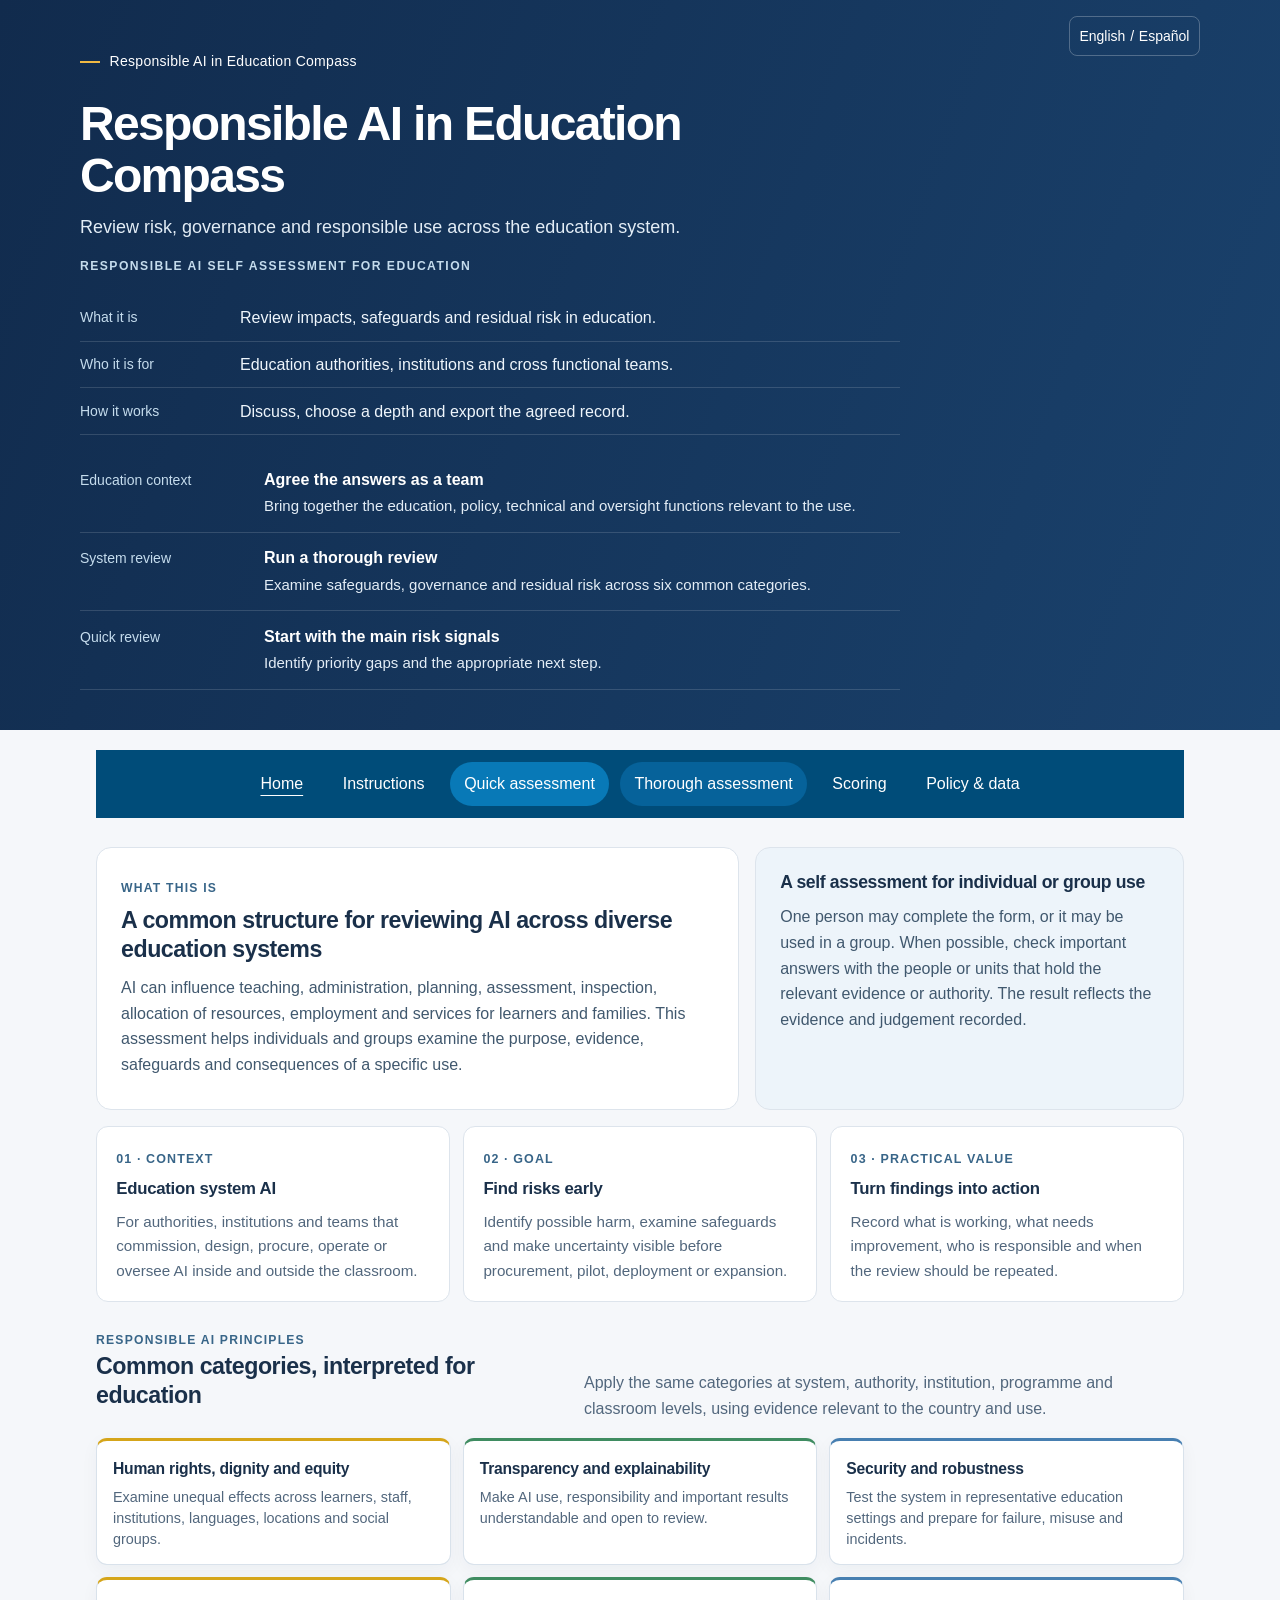
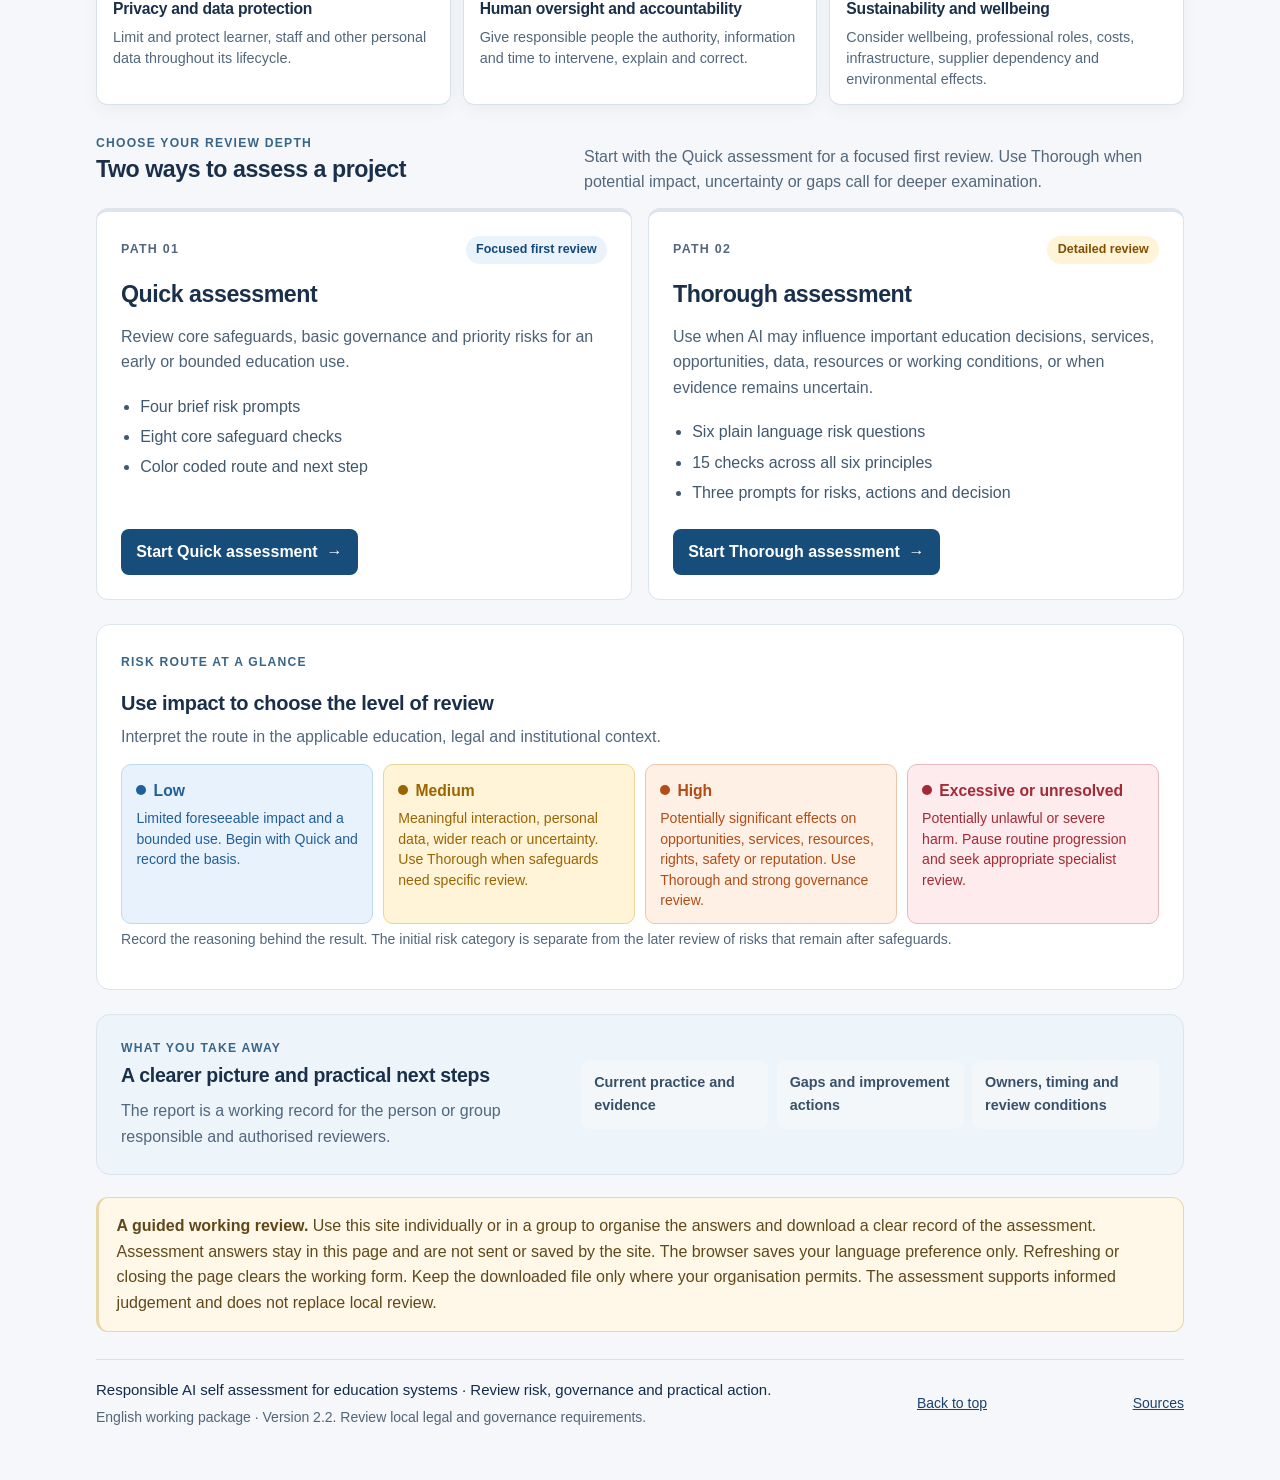
==== commit d54ebd30: "Match reference navigation with a continuous blue bar, white labels and compact assessment pills" ====
--- a/index.html
+++ b/index.html
@@ -1,7 +1,7 @@
 <!doctype html>
 <html lang="en">
 <head>
-<link rel="stylesheet" href="theme.css?v=elegant-2.2.2">
+<link rel="stylesheet" href="theme.css?v=reference-menu-2.2.3">
 <meta charset="utf-8"><meta name="viewport" content="width=device-width,initial-scale=1">
 <meta name="description" content="A self assessment for responsible AI use across education systems, authorities, institutions and services.">
 <title>Responsible AI in Education Compass | Self assessment</title>
--- a/theme.css
+++ b/theme.css
@@ -64,34 +64,41 @@
 .pathway-arrow, .pathway-icon { display: none !important; }
 .wrap { max-width: 1140px; margin: 1.5rem auto; padding: 0 1.25rem; }
 
-/* Compact, content-sized links. Pair spacing communicates the menu groups. */
+/* Reference-inspired navigation: one blue bar with compact pill highlights. */
 .package-nav, .policy-nav {
-  display: flex; flex-wrap: nowrap; align-items: center; gap: .3rem;
-  margin: 0 0 1.8rem; padding: .55rem .65rem !important;
-  background: #fff !important; border: 1px solid var(--brand-line) !important;
-  border-radius: 12px !important; box-shadow: none !important;
+  display: flex; flex-wrap: nowrap; align-items: center; justify-content: center; gap: .65rem;
+  margin: 0 0 1.8rem; padding: .75rem 1rem !important;
+  background: #004c79 !important; border: 0 !important;
+  border-radius: 0 !important; box-shadow: none !important;
 }
 .package-nav > a, .policy-nav > a {
   display: inline-flex; align-items: center; justify-content: center;
   flex: 0 0 auto; min-height: 44px; min-width: 0;
-  margin: 0; padding: .55rem .75rem;
-  color: var(--brand-muted) !important; background: transparent;
-  border: 1px solid transparent; border-radius: 8px !important;
-  font-size: .9375rem; font-weight: 500 !important; line-height: 1.35;
+  margin: 0 !important; padding: .5rem .85rem;
+  color: #fff !important; background: transparent !important;
+  border: 1px solid transparent; border-radius: 999px !important;
+  font-size: 1rem; font-weight: 400 !important; line-height: 1.35;
   text-decoration: none; white-space: nowrap; text-align: center;
-  transition: background .15s ease, color .15s ease;
+  box-shadow: none !important; transform: none !important;
+  transition: background .15s ease;
 }
-.package-nav > a:nth-child(3), .policy-nav > a:nth-child(3),
-.package-nav > a:nth-child(5), .policy-nav > a:nth-child(5) { margin-left: auto; }
-.package-nav > a:hover, .policy-nav > a:hover { color: var(--brand-deep) !important; background: #f3f6fa !important; }
-.package-nav > a[aria-current="page"], .policy-nav > a[aria-current="page"] { color: var(--brand-deep) !important; background: #edf2f7 !important; font-weight: 600 !important; }
-.package-nav > a[href="quick-assessment.html"], .policy-nav > a[href="quick-assessment.html"] { background: #edf4fb !important; color: #174d7b !important; font-weight: 600 !important; }
-.package-nav > a[href="thorough-assessment.html"], .policy-nav > a[href="thorough-assessment.html"] { background: #dce9f5 !important; color: #174d7b !important; font-weight: 600 !important; }
-.package-nav > a[href="quick-assessment.html"]:hover, .policy-nav > a[href="quick-assessment.html"]:hover { background: #e2eef9 !important; }
-.package-nav > a[href="thorough-assessment.html"]:hover, .policy-nav > a[href="thorough-assessment.html"]:hover { background: #cedeef !important; }
+.package-nav > a:hover, .policy-nav > a:hover { background: #ffffff18 !important; }
+.package-nav > a[aria-current="page"], .policy-nav > a[aria-current="page"] {
+  text-decoration: underline !important; text-underline-offset: .4rem; text-decoration-thickness: 2px;
+}
+.package-nav > a[href="quick-assessment.html"], .policy-nav > a[href="quick-assessment.html"] {
+  background: #0879b7 !important;
+}
+.package-nav > a[href="thorough-assessment.html"], .policy-nav > a[href="thorough-assessment.html"] {
+  background: #06629a !important;
+}
+.package-nav > a[href="quick-assessment.html"]:hover, .policy-nav > a[href="quick-assessment.html"]:hover { background: #086da6 !important; }
+.package-nav > a[href="thorough-assessment.html"]:hover, .policy-nav > a[href="thorough-assessment.html"]:hover { background: #085889 !important; }
 .package-nav > a[href="quick-assessment.html"][aria-current="page"], .policy-nav > a[href="quick-assessment.html"][aria-current="page"],
-.package-nav > a[href="thorough-assessment.html"][aria-current="page"], .policy-nav > a[href="thorough-assessment.html"][aria-current="page"] { border-color: #3879ae; }
-.package-nav a:focus-visible, .policy-nav a:focus-visible { outline: 3px solid #b47700 !important; outline-offset: 2px; }
+.package-nav > a[href="thorough-assessment.html"][aria-current="page"], .policy-nav > a[href="thorough-assessment.html"][aria-current="page"] {
+  border-color: #fff; text-decoration: none !important;
+}
+.package-nav a:focus-visible, .policy-nav a:focus-visible { outline: 3px solid #fff !important; outline-offset: 3px; }
 .assessment-stepper { display: flex; flex-wrap: wrap; gap: .35rem; margin: -.7rem 0 1.6rem; padding: .35rem 0; background: transparent; border: 0; box-shadow: none; }
 .step-link { display: inline-flex; align-items: center; gap: .45rem; min-height: 40px; padding: .35rem .6rem; color: var(--brand-muted); font-size: .875rem; font-weight: 500; text-decoration: none; border-radius: 6px; }
 .step-link span { color: var(--brand-dark); font-size: .875rem; }
@@ -153,9 +160,8 @@
 .export-panel .summary-ready { margin-top: 1rem; }
 .export-status { margin-top: 1rem !important; }
 @media (max-width: 950px) {
-  .package-nav, .policy-nav { display: grid; grid-template-columns: repeat(2, minmax(0, 1fr)); gap: .3rem .65rem; }
-  .package-nav > a, .policy-nav > a { justify-self: start; max-width: 100%; white-space: normal; text-align: left; justify-content: flex-start; }
-  .package-nav > a:nth-child(3), .policy-nav > a:nth-child(3), .package-nav > a:nth-child(5), .policy-nav > a:nth-child(5) { margin-left: 0; }
+  .package-nav, .policy-nav { flex-wrap: wrap; justify-content: center; gap: .4rem .5rem; }
+  .package-nav > a, .policy-nav > a { max-width: 100%; white-space: normal; }
 }
 @media (max-width: 760px) {
   .export-groups { grid-template-columns: 1fr; }
@@ -175,8 +181,8 @@
   .hero-pathway { grid-template-columns: 1fr; }
   .pathway-label { grid-column: 1; grid-row: auto; }
   .hero-pathway strong, .hero-pathway small { grid-column: 1; }
-  .package-nav, .policy-nav { padding: .45rem !important; gap: .25rem; }
-  .package-nav > a, .policy-nav > a { padding: .5rem .55rem; font-size: .875rem; }
+  .package-nav, .policy-nav { padding: .7rem .5rem !important; gap: .4rem .25rem; }
+  .package-nav > a, .policy-nav > a { padding: .5rem .7rem; font-size: .9375rem; }
   .intro-copy, .self-card, .assessment-card, .risk-panel, .benefits { padding: 1.2rem !important; }
 }
 @media (prefers-reduced-motion: reduce) { html { scroll-behavior: auto; } *, *::before, *::after { transition: none !important; } }
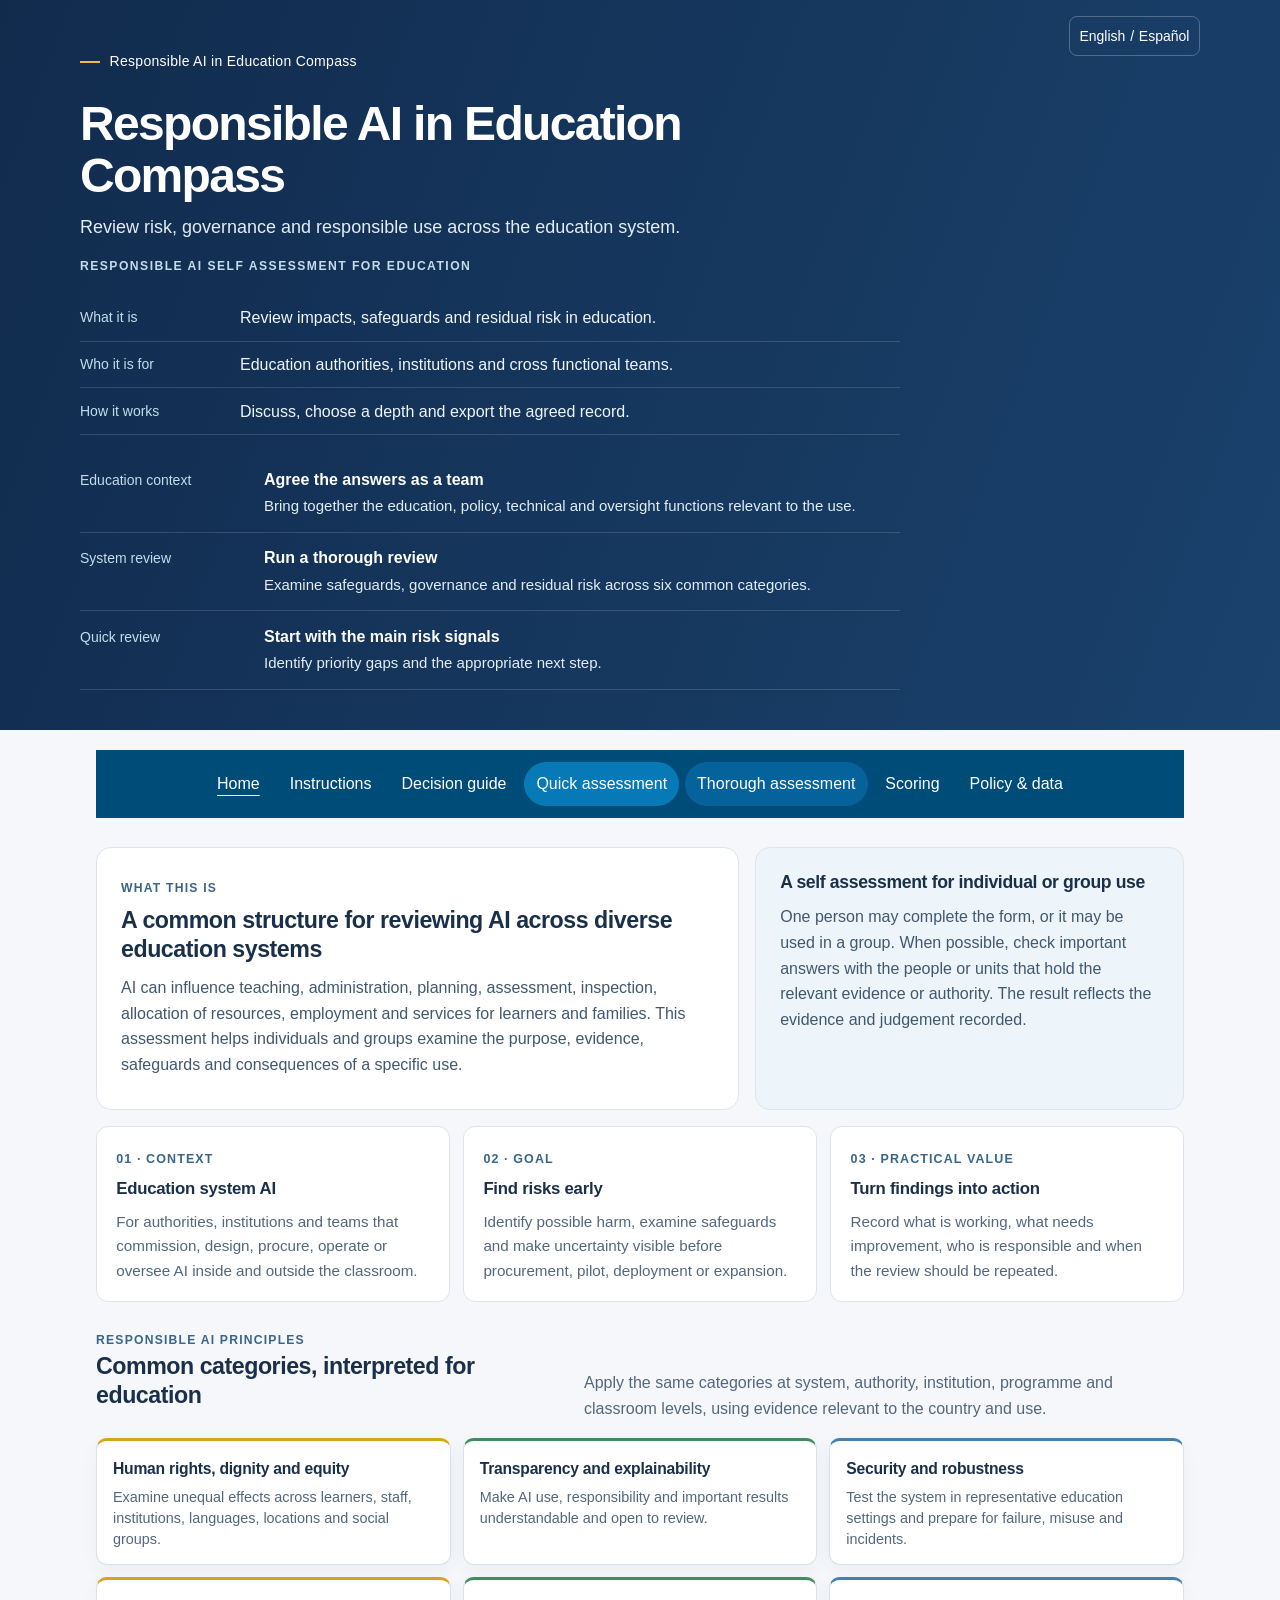
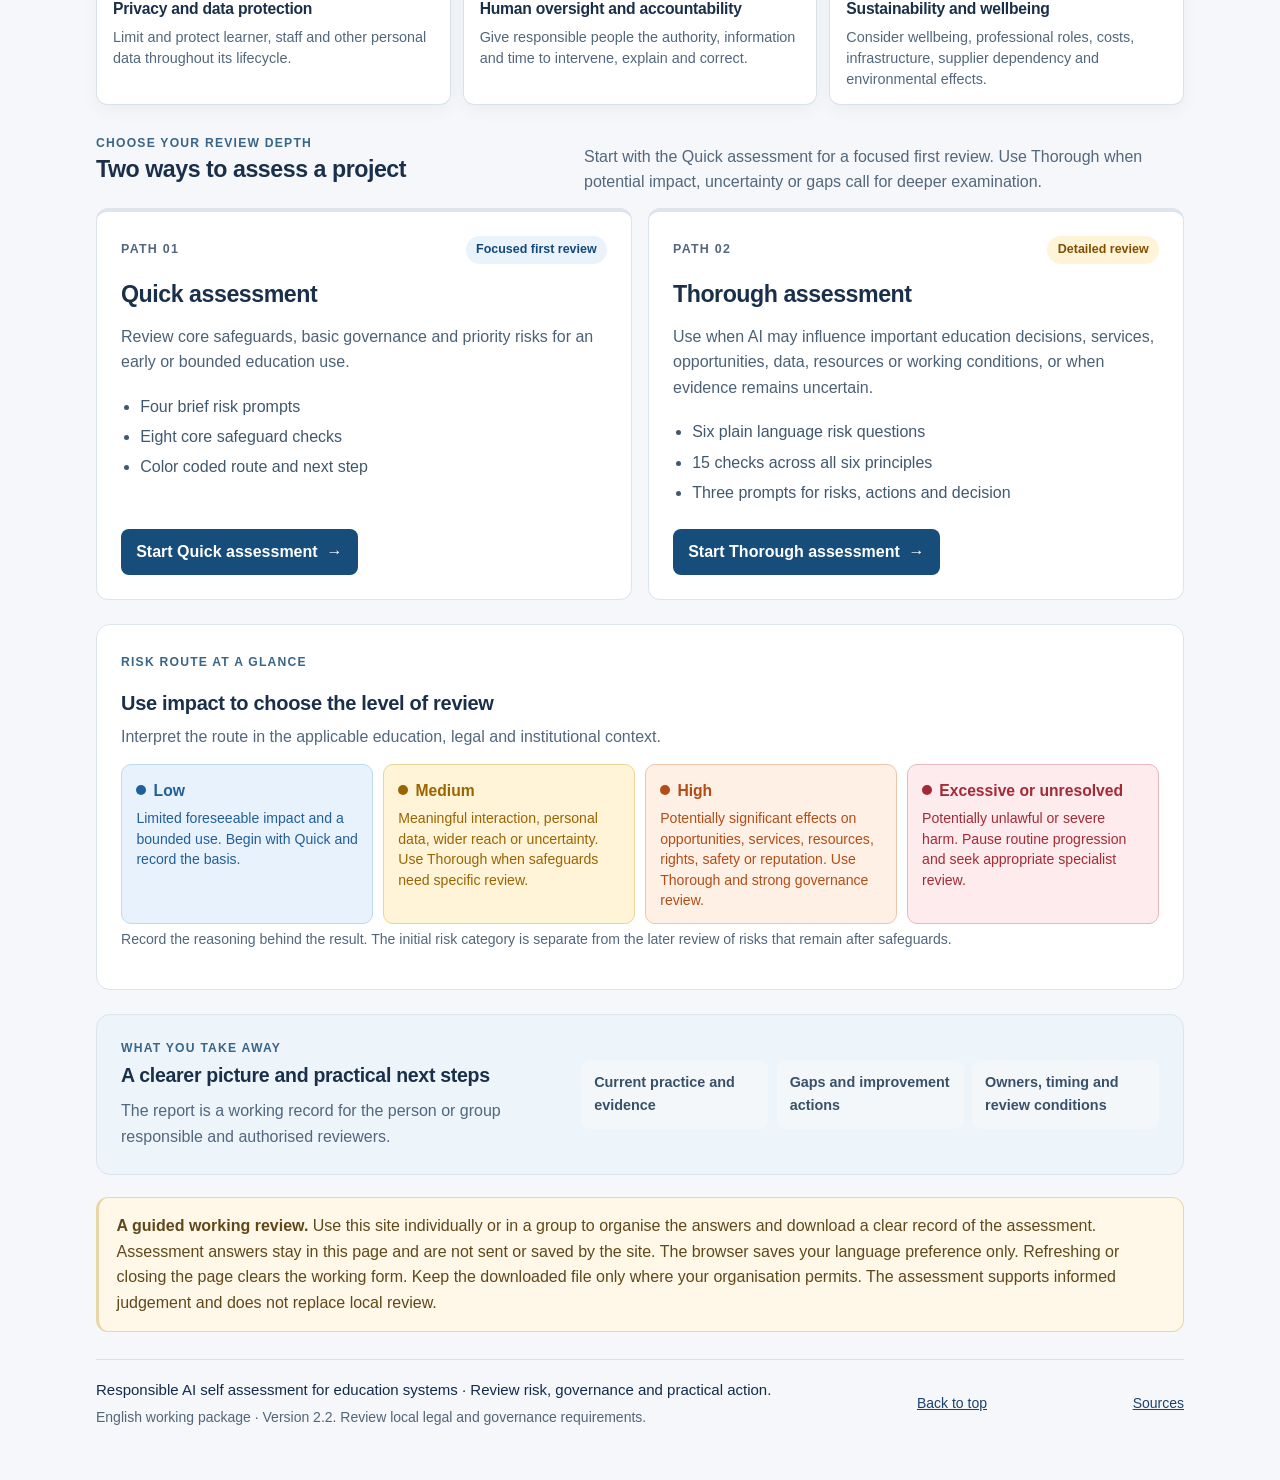
==== commit 427891a2: "Add bilingual step by step AI decision guide with nine gated checks" ====
--- a/index.html
+++ b/index.html
@@ -1,7 +1,7 @@
 <!doctype html>
 <html lang="en">
 <head>
-<link rel="stylesheet" href="theme.css?v=reference-menu-2.2.3">
+<link rel="stylesheet" href="theme.css?v=decision-guide-2.2.9">
 <meta charset="utf-8"><meta name="viewport" content="width=device-width,initial-scale=1">
 <meta name="description" content="A self assessment for responsible AI use across education systems, authorities, institutions and services.">
 <title>Responsible AI in Education Compass | Self assessment</title>
@@ -14,7 +14,7 @@
 <a class="skip" href="#main">Skip to content</a>
 <header class="hero"><div class="eyebrow"><span class="eyebrow-mark"></span> Responsible AI self assessment for education</div><h1>Responsible AI in Education Compass</h1><p>Review risk, governance and responsible use across the education system.</p><div class="hero-tags"><span>Education system perspective</span><span>Individual or group self assessment</span><span>Quick or Thorough review</span></div><div class="hero-actions"><a class="hero-primary" href="quick-assessment.html">Start a Quick review <span aria-hidden="true">→</span></a><a class="hero-secondary" href="instructions.html">How to use the toolkit</a></div></header>
 <main class="wrap" id="main">
-<nav class="package-nav no-print" aria-label="Assessment pages"><a href="index.html" aria-current="page">Home</a><a href="instructions.html">Instructions</a><a href="quick-assessment.html">Quick assessment</a><a href="thorough-assessment.html">Thorough assessment</a><a href="scoring.html">Scoring</a><a href="policy-and-data.html">Policy &amp; data</a></nav>
+<nav class="package-nav no-print" aria-label="Assessment pages"><a href="index.html" aria-current="page">Home</a><a href="instructions.html">Instructions</a><a href="decision-guide.html">Decision guide</a><a href="quick-assessment.html">Quick assessment</a><a href="thorough-assessment.html">Thorough assessment</a><a href="scoring.html">Scoring</a><a href="policy-and-data.html">Policy &amp; data</a></nav>
 <section class="intro"><div class="intro-copy"><p class="kicker">What this is</p><h2>A common structure for reviewing AI across diverse education systems</h2><p>AI can influence teaching, administration, planning, assessment, inspection, allocation of resources, employment and services for learners and families. This assessment helps individuals and groups examine the purpose, evidence, safeguards and consequences of a specific use.</p></div><aside class="self-card"><h2>A self assessment for individual or group use</h2><p>One person may complete the form, or it may be used in a group. When possible, check important answers with the people or units that hold the relevant evidence or authority. The result reflects the evidence and judgement recorded.</p></aside></section>
 <section class="info-grid" aria-label="Assessment overview"><article class="info-card"><span class="number">01 · CONTEXT</span><h3>Education system AI</h3><p>For authorities, institutions and teams that commission, design, procure, operate or oversee AI inside and outside the classroom.</p></article><article class="info-card"><span class="number">02 · GOAL</span><h3>Find risks early</h3><p>Identify possible harm, examine safeguards and make uncertainty visible before procurement, pilot, deployment or expansion.</p></article><article class="info-card"><span class="number">03 · PRACTICAL VALUE</span><h3>Turn findings into action</h3><p>Record what is working, what needs improvement, who is responsible and when the review should be repeated.</p></article></section>
 <div class="section-head"><div><p class="kicker">Responsible AI principles</p><h2 class="section-title">Common categories, interpreted for education</h2></div><p>Apply the same categories at system, authority, institution, programme and classroom levels, using evidence relevant to the country and use.</p></div><section class="principles"><article class="principle-card"><h3>Human rights, dignity and equity</h3><p>Examine unequal effects across learners, staff, institutions, languages, locations and social groups.</p></article><article class="principle-card"><h3>Transparency and explainability</h3><p>Make AI use, responsibility and important results understandable and open to review.</p></article><article class="principle-card"><h3>Security and robustness</h3><p>Test the system in representative education settings and prepare for failure, misuse and incidents.</p></article><article class="principle-card"><h3>Privacy and data protection</h3><p>Limit and protect learner, staff and other personal data throughout its lifecycle.</p></article><article class="principle-card"><h3>Human oversight and accountability</h3><p>Give responsible people the authority, information and time to intervene, explain and correct.</p></article><article class="principle-card"><h3>Sustainability and wellbeing</h3><p>Consider wellbeing, professional roles, costs, infrastructure, supplier dependency and environmental effects.</p></article></section>
@@ -26,5 +26,6 @@
 <div class="footer"><span>English working package · Version 2.2. Review local legal and governance requirements.</span><a class="footer-source" href="#top">Back to top</a><a class="footer-source" href="sources.html">Sources</a></div>
 </main>
 </body></html>
-<script src="theme.js?v=assessment-menu-2.2.1"></script>
+<script src="theme.js?v=decision-guide-2.2.9"></script>
 
+
--- a/theme.css
+++ b/theme.css
@@ -66,7 +66,7 @@
 
 /* Reference-inspired navigation: one blue bar with compact pill highlights. */
 .package-nav, .policy-nav {
-  display: flex; flex-wrap: nowrap; align-items: center; justify-content: center; gap: .65rem;
+  display: flex; flex-wrap: nowrap; align-items: center; justify-content: center; gap: .35rem;
   margin: 0 0 1.8rem; padding: .75rem 1rem !important;
   background: #004c79 !important; border: 0 !important;
   border-radius: 0 !important; box-shadow: none !important;
@@ -74,7 +74,7 @@
 .package-nav > a, .policy-nav > a {
   display: inline-flex; align-items: center; justify-content: center;
   flex: 0 0 auto; min-height: 44px; min-width: 0;
-  margin: 0 !important; padding: .5rem .85rem;
+  margin: 0 !important; padding: .5rem .7rem;
   color: #fff !important; background: transparent !important;
   border: 1px solid transparent; border-radius: 999px !important;
   font-size: 1rem; font-weight: 400 !important; line-height: 1.35;
@@ -159,7 +159,7 @@
 .export-group button:disabled { opacity: .5; cursor: not-allowed; }
 .export-panel .summary-ready { margin-top: 1rem; }
 .export-status { margin-top: 1rem !important; }
-@media (max-width: 950px) {
+@media (max-width: 1100px) {
   .package-nav, .policy-nav { flex-wrap: wrap; justify-content: center; gap: .4rem .5rem; }
   .package-nav > a, .policy-nav > a { max-width: 100%; white-space: normal; }
 }
@@ -187,3 +187,4 @@
 }
 @media (prefers-reduced-motion: reduce) { html { scroll-behavior: auto; } *, *::before, *::after { transition: none !important; } }
 @media print { body { background: #fff !important; } .package-nav, .policy-nav, .assessment-stepper, .language-toggle { display: none !important; } header { background: #fff !important; color: #111; box-shadow: none; } .site-brand, header p { color: #111 !important; } }
+
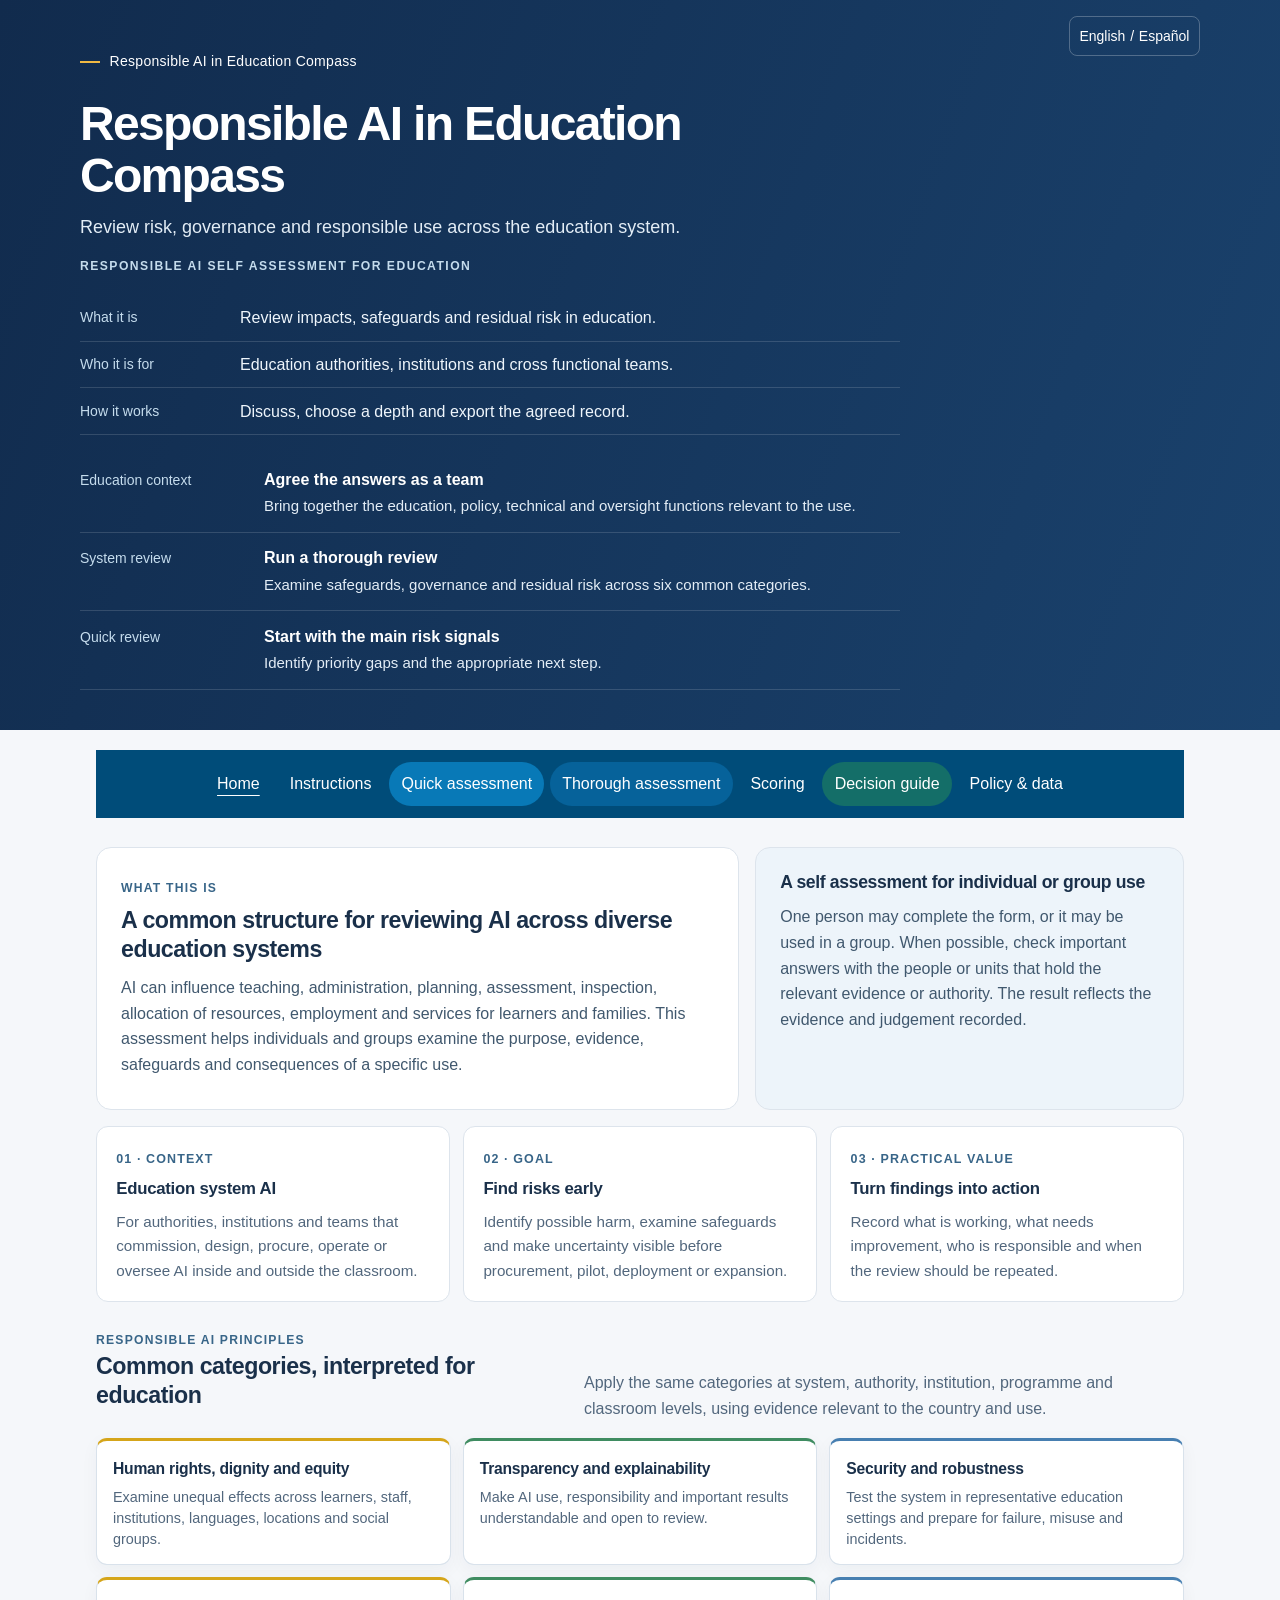
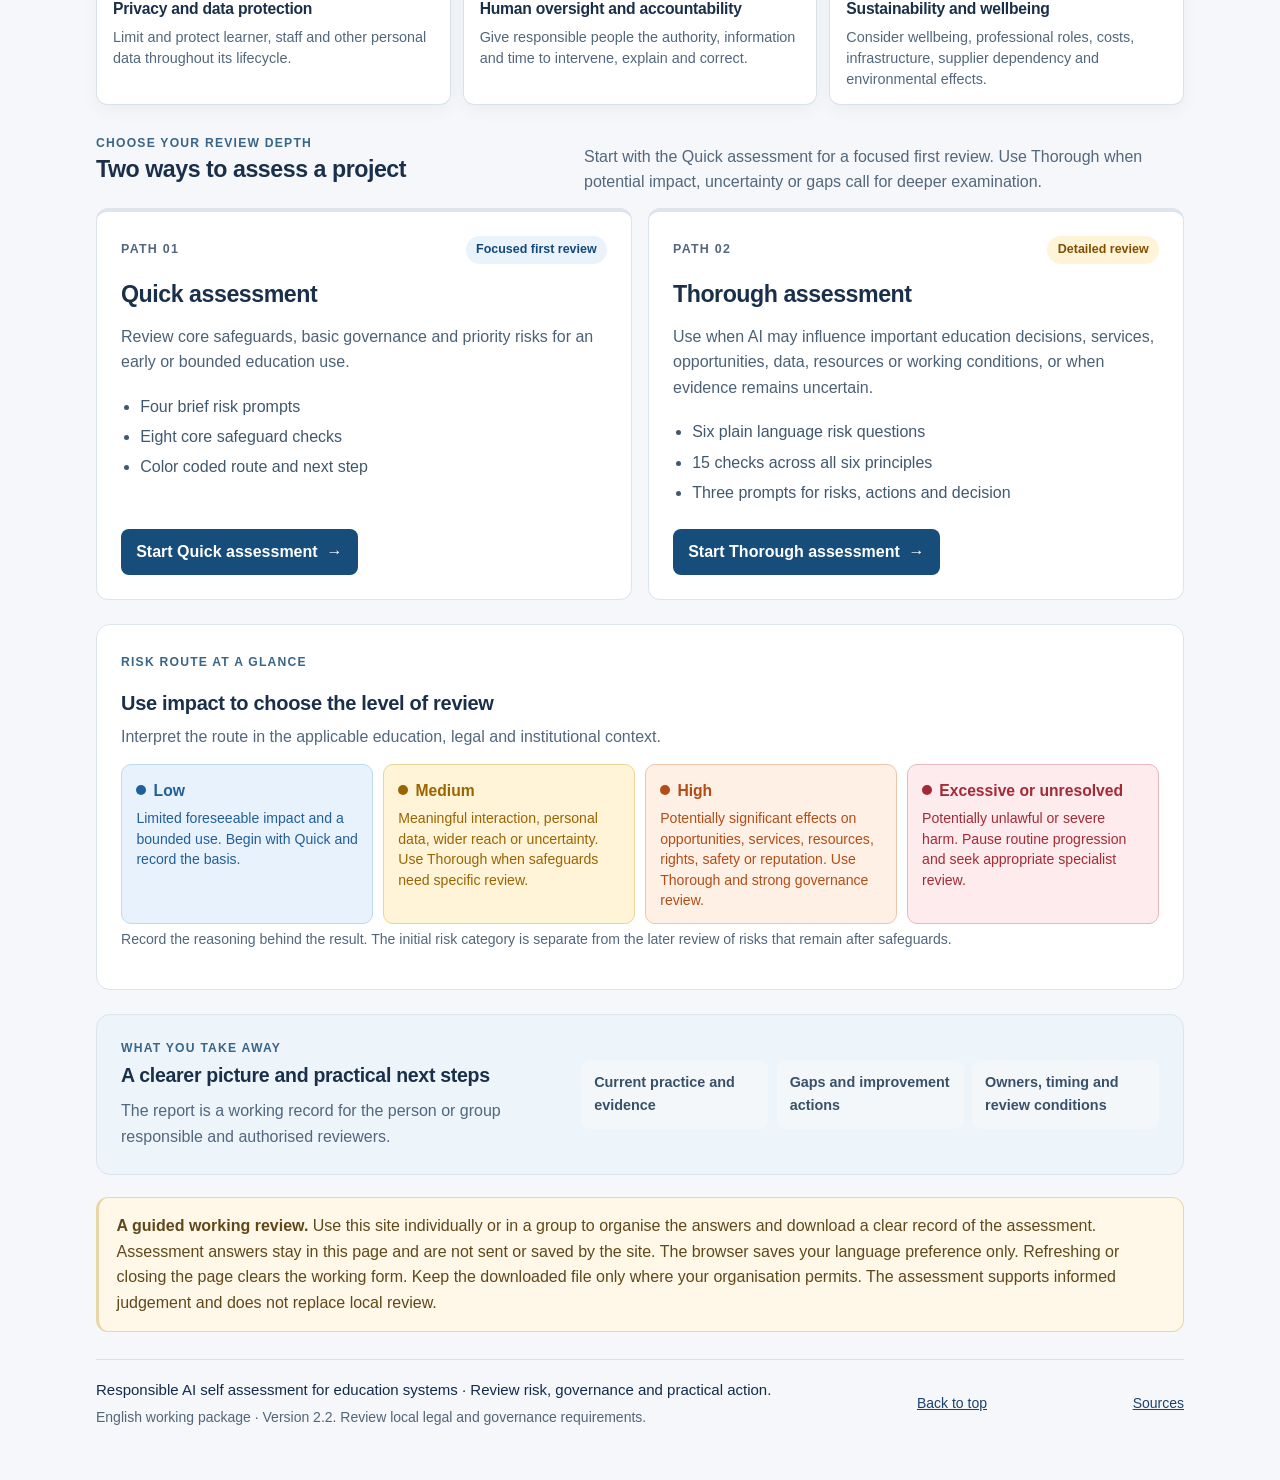
==== commit c0ded33a: "Refine decision guide navigation and add bilingual decision record downloads" ====
--- a/index.html
+++ b/index.html
@@ -1,7 +1,7 @@
 <!doctype html>
 <html lang="en">
 <head>
-<link rel="stylesheet" href="theme.css?v=decision-guide-2.2.9">
+<link rel="stylesheet" href="theme.css?v=decision-record-2.2.10">
 <meta charset="utf-8"><meta name="viewport" content="width=device-width,initial-scale=1">
 <meta name="description" content="A self assessment for responsible AI use across education systems, authorities, institutions and services.">
 <title>Responsible AI in Education Compass | Self assessment</title>
@@ -14,7 +14,7 @@
 <a class="skip" href="#main">Skip to content</a>
 <header class="hero"><div class="eyebrow"><span class="eyebrow-mark"></span> Responsible AI self assessment for education</div><h1>Responsible AI in Education Compass</h1><p>Review risk, governance and responsible use across the education system.</p><div class="hero-tags"><span>Education system perspective</span><span>Individual or group self assessment</span><span>Quick or Thorough review</span></div><div class="hero-actions"><a class="hero-primary" href="quick-assessment.html">Start a Quick review <span aria-hidden="true">→</span></a><a class="hero-secondary" href="instructions.html">How to use the toolkit</a></div></header>
 <main class="wrap" id="main">
-<nav class="package-nav no-print" aria-label="Assessment pages"><a href="index.html" aria-current="page">Home</a><a href="instructions.html">Instructions</a><a href="decision-guide.html">Decision guide</a><a href="quick-assessment.html">Quick assessment</a><a href="thorough-assessment.html">Thorough assessment</a><a href="scoring.html">Scoring</a><a href="policy-and-data.html">Policy &amp; data</a></nav>
+<nav class="package-nav no-print" aria-label="Assessment pages"><a href="index.html" aria-current="page">Home</a><a href="instructions.html">Instructions</a><a href="quick-assessment.html">Quick assessment</a><a href="thorough-assessment.html">Thorough assessment</a><a href="scoring.html">Scoring</a><a href="decision-guide.html">Decision guide</a><a href="policy-and-data.html">Policy &amp; data</a></nav>
 <section class="intro"><div class="intro-copy"><p class="kicker">What this is</p><h2>A common structure for reviewing AI across diverse education systems</h2><p>AI can influence teaching, administration, planning, assessment, inspection, allocation of resources, employment and services for learners and families. This assessment helps individuals and groups examine the purpose, evidence, safeguards and consequences of a specific use.</p></div><aside class="self-card"><h2>A self assessment for individual or group use</h2><p>One person may complete the form, or it may be used in a group. When possible, check important answers with the people or units that hold the relevant evidence or authority. The result reflects the evidence and judgement recorded.</p></aside></section>
 <section class="info-grid" aria-label="Assessment overview"><article class="info-card"><span class="number">01 · CONTEXT</span><h3>Education system AI</h3><p>For authorities, institutions and teams that commission, design, procure, operate or oversee AI inside and outside the classroom.</p></article><article class="info-card"><span class="number">02 · GOAL</span><h3>Find risks early</h3><p>Identify possible harm, examine safeguards and make uncertainty visible before procurement, pilot, deployment or expansion.</p></article><article class="info-card"><span class="number">03 · PRACTICAL VALUE</span><h3>Turn findings into action</h3><p>Record what is working, what needs improvement, who is responsible and when the review should be repeated.</p></article></section>
 <div class="section-head"><div><p class="kicker">Responsible AI principles</p><h2 class="section-title">Common categories, interpreted for education</h2></div><p>Apply the same categories at system, authority, institution, programme and classroom levels, using evidence relevant to the country and use.</p></div><section class="principles"><article class="principle-card"><h3>Human rights, dignity and equity</h3><p>Examine unequal effects across learners, staff, institutions, languages, locations and social groups.</p></article><article class="principle-card"><h3>Transparency and explainability</h3><p>Make AI use, responsibility and important results understandable and open to review.</p></article><article class="principle-card"><h3>Security and robustness</h3><p>Test the system in representative education settings and prepare for failure, misuse and incidents.</p></article><article class="principle-card"><h3>Privacy and data protection</h3><p>Limit and protect learner, staff and other personal data throughout its lifecycle.</p></article><article class="principle-card"><h3>Human oversight and accountability</h3><p>Give responsible people the authority, information and time to intervene, explain and correct.</p></article><article class="principle-card"><h3>Sustainability and wellbeing</h3><p>Consider wellbeing, professional roles, costs, infrastructure, supplier dependency and environmental effects.</p></article></section>
@@ -26,6 +26,6 @@
 <div class="footer"><span>English working package · Version 2.2. Review local legal and governance requirements.</span><a class="footer-source" href="#top">Back to top</a><a class="footer-source" href="sources.html">Sources</a></div>
 </main>
 </body></html>
-<script src="theme.js?v=decision-guide-2.2.9"></script>
+<script src="theme.js?v=decision-record-2.2.10"></script>
 
 
--- a/theme.css
+++ b/theme.css
@@ -98,6 +98,10 @@
 .package-nav > a[href="thorough-assessment.html"][aria-current="page"], .policy-nav > a[href="thorough-assessment.html"][aria-current="page"] {
   border-color: #fff; text-decoration: none !important;
 }
+/* The decision guide is a separate, unscored path. */
+.package-nav > a[href="decision-guide.html"], .policy-nav > a[href="decision-guide.html"] { background: #146e68 !important; }
+.package-nav > a[href="decision-guide.html"]:hover, .policy-nav > a[href="decision-guide.html"]:hover { background: #0d5c57 !important; }
+.package-nav > a[href="decision-guide.html"][aria-current="page"], .policy-nav > a[href="decision-guide.html"][aria-current="page"] { border-color: #fff; text-decoration: none !important; }
 .package-nav a:focus-visible, .policy-nav a:focus-visible { outline: 3px solid #fff !important; outline-offset: 3px; }
 .assessment-stepper { display: flex; flex-wrap: wrap; gap: .35rem; margin: -.7rem 0 1.6rem; padding: .35rem 0; background: transparent; border: 0; box-shadow: none; }
 .step-link { display: inline-flex; align-items: center; gap: .45rem; min-height: 40px; padding: .35rem .6rem; color: var(--brand-muted); font-size: .875rem; font-weight: 500; text-decoration: none; border-radius: 6px; }
